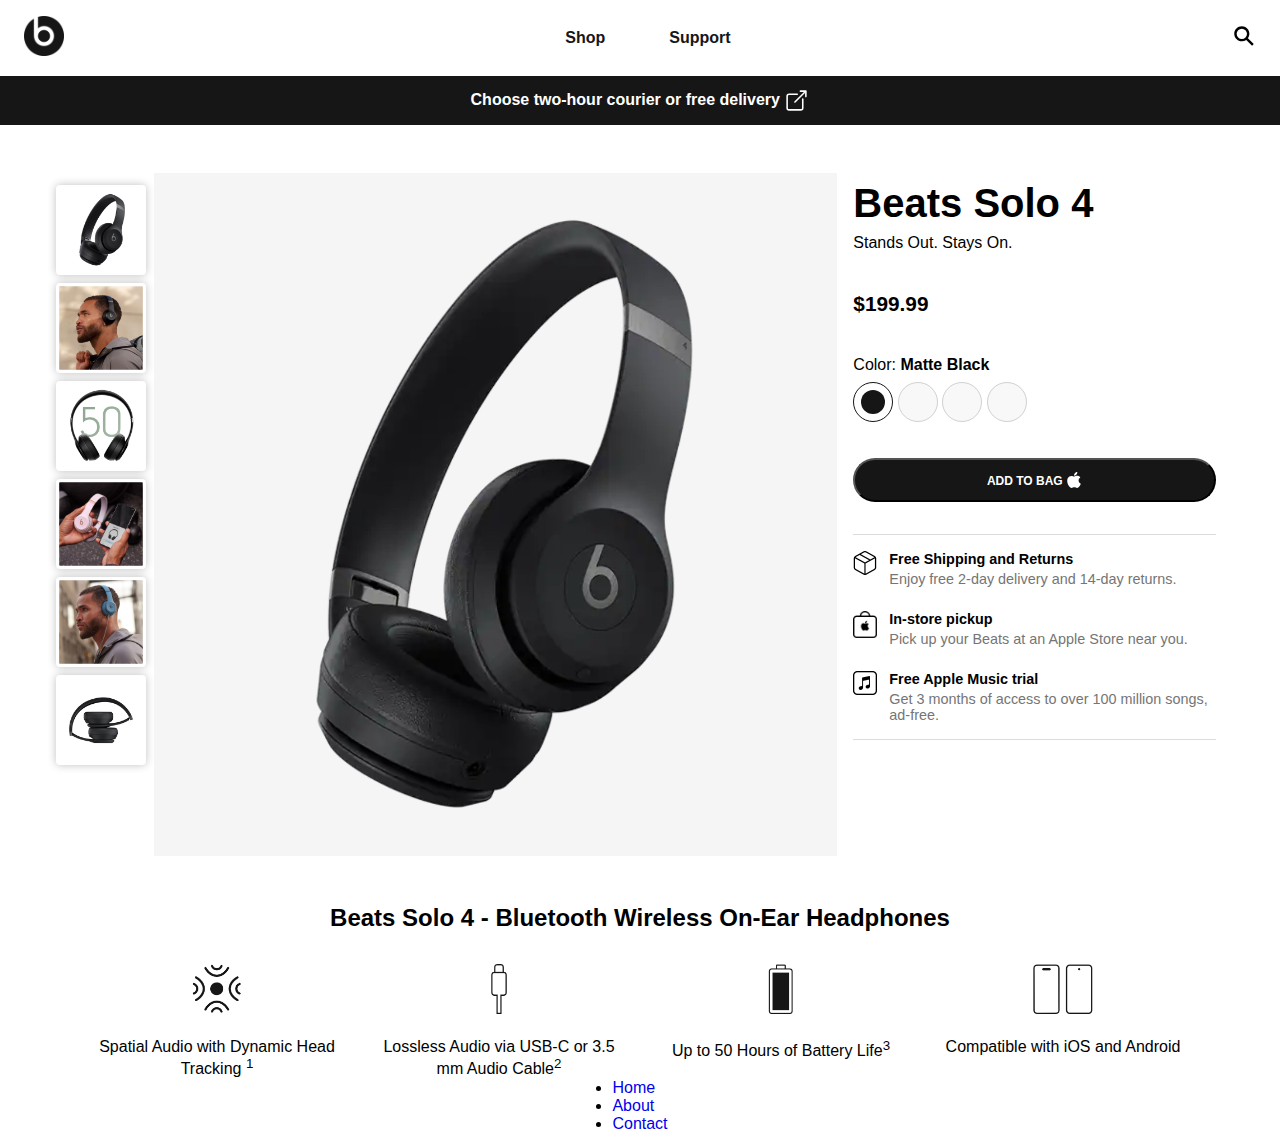
==== src/index.html @ 1b801910 "grid added, 768 rd starting" ====
<!DOCTYPE html>
<html lang="en">
<head>
    <meta charset="UTF-8">
    <meta name="viewport" content="width=device-width, initial-scale=1.0">
    <title>Beats Solo 4</title>
    <link rel="stylesheet" href="./css/reset.css">
    <link rel="stylesheet" href="./css/variables.css">
    <link rel="stylesheet" href="./css/index.css">
</head>
<body>
    <header class="main-header">
        <div class="main-header__logo-container">
            <a href="#"><img class="main-header__logo-img" src="./assets/images/beats-logo.png"></a>
        </div>
        <nav class="main-header__nav">
            <ul class="main-header__nav-list">
                <li class="main-header__nav-list-item"><a href="#"><p>Shop</p></a></li>
                <li class="main-header__nav-list-item"><a href="#"><p>Support</p></a></li>
            </ul>
        </nav>
        <a class="main-header__nav-hamburger" href="#">
            <img src="./assets/icons/menu.svg" alt="">
        </a>
        <div class="main-header__search-container">
            <a href=""><img class="main-header__search-icon" src="./assets/icons/search-sharp.svg" alt="Search icon"></a>
        </div>
    </header>
    <body>
        <section class="delivery-bar">
            <div class="delivery-bar__container">
                <a class="delivery-bar__link" href="#">
                    <p class="delivery-bar__text">Choose two-hour courier or free delivery</p>
                    <img class="delivery-bar__icon" src="./assets/icons/open-outline.svg" alt="Open external link icon">
                </a>
            </div>
        </section>
        <section class="product">

            <div class="product__image-container">
                <div class="product__thumbnail-container" >
                     <img class="product__thumbnail-img" src="./assets/images/black-01-solo-product01.jpg" alt="product image of black beats headphones three quarter angle">
                     <img class="product__thumbnail-img" src="./assets/images/black-02-solo-product01.jpg" alt="black beats headphones on man">
                     <img class="product__thumbnail-img" src="./assets/images/black-03-solo4.jpg.large.2x.jpg" alt="product image of black beats headphones front on">
                     <img class="product__thumbnail-img" src="./assets/images/black-04-solo4.jpg.large.2x.jpg" alt="beats headphones pairing with iphone">
                     <img class="product__thumbnail-img" src="./assets/images/black-05-solo4.jpg.large.2x.jpg" alt="blue beats headphones on man">
                     <img class="product__thumbnail-img" src="./assets/images/black-06-solo4.jpg.large.2x.jpg" alt="black beat headphones folded product image">
                </div>
                <div class="product__main-image-container">
                    <img class="product__main-product-image" src="./assets/images/black-01-solo-product01-square.webp" alt="product image of black beats headphones three quarter angle">
                </div>
            </div>

            <div class="product__title">
                <h1 class="product__header">Beats Solo 4</h1>
                <p class="product__slogan">Stands Out. Stays On.</p>
            </div>
            
            <div class="product__sidebar">
                <p class="product__price">$199.99</p>
                    <p>Color: <b>Matte Black</b></p>
                    <div>
                        <input class="product__radio" type="radio" name="color" id="Matte Black" required checked>
                        <input class="product__radio" type="radio" name="color" id="Slate Blue" required disabled>
                        <input class="product__radio" type="radio" name="color" id="Cloud Pink" required disabled>
                        <input class="product__radio" type="radio" name="color" id="Charged Black" required disabled>
                    </div>

                <button class="product__buy-button">
                    <p class="product__buy-text">ADD TO BAG</p>
                    <img class="product__buy-icon" src="../src/assets/icons/apple-173-svgrepo-com-inverted.svg" alt="apple logo">
                </button>

                <ul class="product__keyfeatures">
                    <li class="product__keyfeatures-list">
                        <div class="product__keyfeatures-container">
                            <div>
                                <img class="product__keyfeatures-icon" src="./assets/icons/free-shipping-icon.png" alt="">
                            </div>
                            <div>
                                <p class="product__keyfeatures-title"><strong>Free Shipping and Returns</strong></p>
                                <p class="product__keyfeatures-text">Enjoy free 2-day delivery and 14-day returns.</p>
                            </div>
                        </div>
                    </li>
                    <li class="product__keyfeatures-list">
                        <div class="product__keyfeatures-container">
                            <div>
                                <img class="product__keyfeatures-icon" src="./assets/icons/in-store-pickup-icon.png" alt="">
                            </div>
                            <div>
                                <p class="product__keyfeatures-title"><strong>In-store pickup</strong></p>
                                <p class="product__keyfeatures-text">Pick up your Beats at an Apple Store near you.</p>
                            </div>
                        </div>
                    </li>
                    <li class="product__keyfeatures-list">
                        <div class="product__keyfeatures-container">
                            <div>
                                <img class="product__keyfeatures-icon" src="./assets/icons/apple-music-icon.png" alt="">
                            </div>
                            <div>
                                <p class="product__keyfeatures-title"><strong>Free Apple Music trial</strong></p>
                                <p class="product__keyfeatures-text">Get 3 months of access to over 100 million songs, ad-free.</p>
                            </div>
                        </div>
                    </li>
                </ul>
            </div>
        </section>
        <section class="features">
            <h2 class="features__title">Beats Solo 4 - Bluetooth Wireless On-Ear Headphones</h2>
            <div class="features__grid">
                <div class="features__container">
                    <img class="features__icon" src="./assets/images/features/spatial_audio.png" alt="">
                    <p>Spatial Audio with Dynamic Head Tracking <sup>1</sup></p>
                </div>
                <div class="features__container">
                    <img class="features__icon" src="./assets/images/features/plug.png" alt="">
                    <p>Lossless Audio via USB-C or 3.5 mm Audio Cable<sup>2</sup></p>
                </div>
                <div class="features__container">
                    <img class="features__icon" src="./assets/images/features/battery.png" alt="">
                    <p>Up to 50 Hours of Battery Life<sup>3</sup></p>
                </div>
                <div class="features__container">
                    <img class="features__icon" src="./assets/images/features/phone.png" alt="">
                    <p>Compatible with iOS and Android</p>
                </div>
            </div>
        </section>
    </body>
    <footer>
        <nav class="menu">
            <ul>
              <li><a href="#">Home</a></li>
              <li><a href="#">About</a></li>
              <li><a href="#">Contact</a></li>
            </ul>
          </nav>
    </footer>
</body>
</html>
---- src/css/variables.css ----
:root {
    --color-primary-black: #161616;
    --color-primary-white: #ffffff;
    --color-primary-offwhite: #f5f5f5;
    --color-secondary-gray: #757575;
    --color-dividers: #dcdcdc;

    --font-size-small: 0.75rem;
    --font-size-medium: 1rem;
    --font-size-large: 1.5rem;

    --padding-extra-small: 0.5rem;
    --padding-small: 0.75rem;
    --padding-medium: 1rem;
    --padding-large: 1.5rem;
    --padding-extra-large: 2rem;
    --padding-xxl: 3rem;

    --margin-extra-small: 0.5rem;
    --margin-small: 0.75rem;
    --margin-medium: 1rem;
    --margin-large: 1.5rem;
    --margin-extra-large: 2rem;
    --margin-xxl: 3rem;
}
---- src/css/index.css ----
body {
    width: 100%;
    height: 100vh;
    font-family: Helvetica, sans-serif;
    display: flex;
    flex-direction: column;
    align-items: center;
}

.main-header{
    width: 100%;
    max-width: 1380px;
    padding: var(--padding-medium) var(--padding-large);
    display: flex;
    justify-content: space-between;
    align-items: center;
    background-color: var(--color-primary-white);
}

.main-header__logo-container{
    order: 1;
}

.main-header__logo-img{
    width: 40px;
    height: 40px;
}

.main-header__nav{
    order: 2;
    margin: auto;
    font-size: var(--font-size-medium);
    font-weight: 700;
}

.main-header__nav-list {
    order: 2;
    list-style-type: none; 
    display: flex; 
    gap: 4rem;
}

.main-header__nav-list-item p{
    color: var(--color-primary-black)
}

.main-header__nav-hamburger{
    order: 2;
    display: none;
}

.main-header__search-container{
    order: 3;
}

.main-header__search-icon{
    width: 24px;
    height: 24px;
}

.delivery-bar{
    width: 100%;
}

.delivery-bar__container{
    padding: var(--padding-small) 0;
    text-align: center;
    background-color: var(--color-primary-black);
}

.delivery-bar__link{
    font-weight: 700;
    text-decoration: none;
    color: var(--color-primary-white);
}

.delivery-bar__link:hover{
    text-decoration: underline;
}

.delivery-bar__text{
    display: inline;
}

.delivery-bar__icon{
    width: 25px;
    height: 25px;
    vertical-align: middle;
}

.product{
    max-width: 1320px;
    padding: var(--padding-xxl);
    display: grid;
    grid-template-columns: 2fr 1fr;
    grid-template-rows: auto minmax(auto, 1fr); /* first row size automatically, second will take up needed space */
}

.product__image-container{
    width: 100%;
    grid-column: 1/1;
    grid-row: 1/3; 
    display: flex;
}

.product__thumbnail-container{
    display: flex;
    flex-direction: column;
    align-items: center;
    height: 100%;
    min-width: 106px;
    overflow-y: hidden;
    padding-top: var(--padding-small);
}

.product__thumbnail-img{
    width: 90px;
    height: 90px;
    padding: 0.2rem;
    margin-bottom: 8px;
    box-shadow: 0 0 8px rgba(0, 0, 0, 0.25);
    border-radius: 4px;
    cursor: pointer;
}

.product__thumbnail-img:hover{
    border: 2px solid var(--color-primary-black);
}

.product__main-image-container{
    max-width: 723px;
    display: flex;
    justify-content: center;
    align-items: center;
    background-color: var(--color-primary-offwhite);
}

.product__main-product-image{
    width: 100%;
}

.product__title{
    grid-column: 2/3;
    grid-row: 1/2;
    padding: 0 var(--padding-medium);
}

.product__header{
    font-size: 40px;
    padding-top: var(--padding-extra-small);
    padding-bottom: var(--padding-extra-small);
}

.product__slogan{
    padding-bottom: 2.5rem;
}

.product__sidebar{
    grid-column: 2/3;
    grid-row: 2/3;
    padding: 0 var(--padding-medium);
}

.product__price{
    padding-bottom: 2.5rem;
    font-size: 1.3rem;
    font-weight: 700;
}

.product__radio{
    margin-top: var(--margin-extra-small);
    width: 40px;
    height: 40px;
    accent-color: var(--color-primary-black);
}

.product__buy-button{
    width: 100%;
    padding: var(--padding-small);
    margin: var(--margin-extra-large) 0;
    border-radius: 24px;
    color: var(--color-primary-white);
    background-color: var(--color-primary-black);
    cursor: pointer;
}

.product__buy-text{
    display: inline;
    font-size: var(--font-size-small);
    font-weight: 700;
}

.product__buy-icon{
    width: 16px;
    height: 16px;
    vertical-align: bottom;
}

.product__keyfeatures{
    padding: var(--padding-medium) 0;
    border-top: 1px solid var(--color-dividers);
    border-bottom: 1px solid var(--color-dividers);
    display: flex;
    flex-direction: column;
    gap: var(--padding-large);
}

.product__keyfeatures-list{
    list-style: none;
}

.product__keyfeatures-container{
    display: flex;
    gap: var(--padding-small);
    font-size: 0.9rem;
}

.product__keyfeatures-icon{
    width: 24px;
}

.product__keyfeatures-text{
    padding-top: 0.25rem;
    color: var(--color-secondary-gray);
}

.features{
    max-width: 1200px;
    padding: 0 var(--padding-xxl);
    display: flex;
    flex-direction: column;
    align-items: center;
    gap: var(--padding-extra-large);
}

.features__grid{
    display: grid;
    grid-template-columns: repeat(4, 1fr);
    gap: var(--padding-large);
}

.features__container{
    display: flex;
    flex-direction: column;
    align-items: center;
    text-align: center;
    gap: var(--padding-large);
}

.features__icon{
   height: 50px;
}

@media screen and (max-width: 1024px) {
    .main-header{
        padding: var(--padding-medium) var(--padding-xxl);
    }

    .product{
        grid-template-columns: minmax(0, 1fr) minmax(0, 1fr); 
    }

    .product__image-container{
        flex-direction: column;
        justify-content: space-between;
        background-color: var(--color-primary-offwhite);
    }

    .product__thumbnail-container{
        height: fit-content;
        order: 1;
        flex-direction: row;
        width: 100%;
        gap: var(--padding-medium);
        padding-left: 8px;
        background-color: var(--color-primary-offwhite);
        overflow-x: hidden;
    }
    
    .product__thumbnail-img{
        width: 52px;
        height: 52px;
    }

    .product__main-image-container{
        display: 2;
        flex-grow: 1;
    }

    .product__main-product-image{
        padding: 0;
    }

    .product__header{
        font-size: 32px;
    }
}

@media screen and (max-width:768px) {
    .main-header__logo-container{
        order: 2;
        margin: auto;
    }

    .main-header__logo-img{
        width: 24px;
        height: 24px;
    }

    .main-header__nav{
        display: none;
    }

    .main-header__nav-hamburger{
        order: 1;
        display: block;
    }

    .main-header__search-icon{
        order: 3;
        width: 20px;
        height: 20px;
    }

    .delivery-bar__text{
        font-size: 14px;
    }

    .delivery-bar__icon{
        width: 14px;
        height: 14px;
    }

    
}
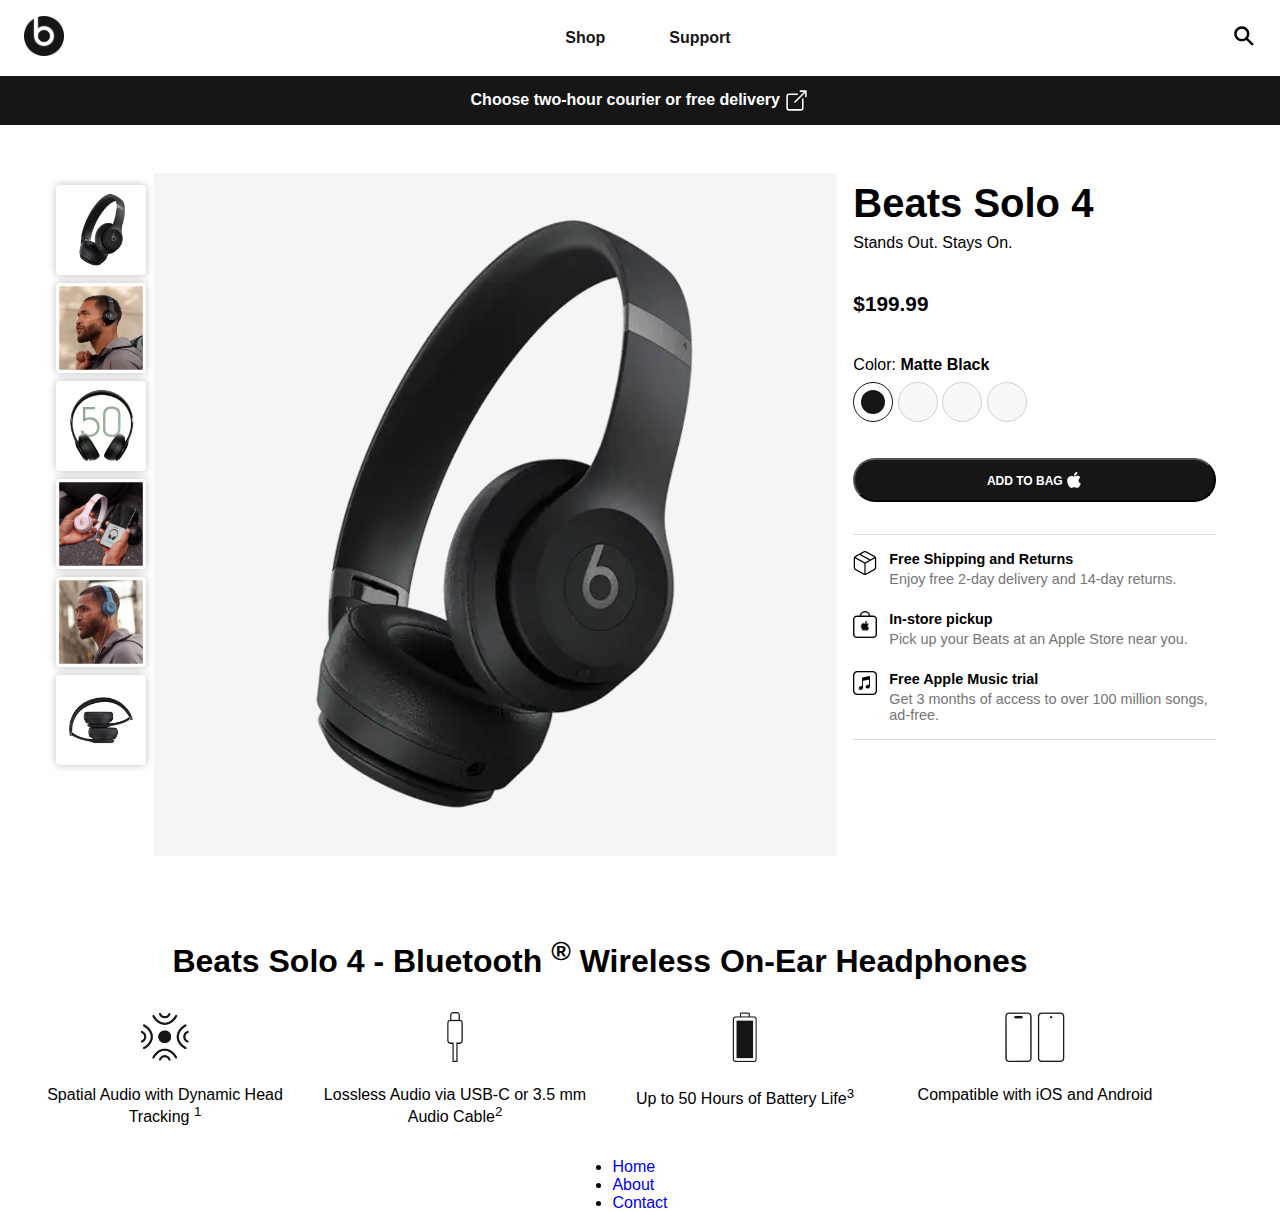
==== commit 1581edd8: "product and features section responsive" ====
--- a/src/index.html
+++ b/src/index.html
@@ -26,7 +26,7 @@
             <a href=""><img class="main-header__search-icon" src="./assets/icons/search-sharp.svg" alt="Search icon"></a>
         </div>
     </header>
-    <body>
+    <main>
         <section class="delivery-bar">
             <div class="delivery-bar__container">
                 <a class="delivery-bar__link" href="#">
@@ -56,7 +56,7 @@
                 <p class="product__slogan">Stands Out. Stays On.</p>
             </div>
             
-            <div class="product__sidebar">
+            <div class="product__details">
                 <p class="product__price">$199.99</p>
                     <p>Color: <b>Matte Black</b></p>
                     <div>
@@ -109,7 +109,7 @@
             </div>
         </section>
         <section class="features">
-            <h2 class="features__title">Beats Solo 4 - Bluetooth Wireless On-Ear Headphones</h2>
+            <h2 class="features__title">Beats Solo 4 - Bluetooth <sup>&#174</sup> Wireless On-Ear Headphones</h2>
             <div class="features__grid">
                 <div class="features__container">
                     <img class="features__icon" src="./assets/images/features/spatial_audio.png" alt="">
@@ -129,7 +129,7 @@
                 </div>
             </div>
         </section>
-    </body>
+    </main>
     <footer>
         <nav class="menu">
             <ul>
--- a/src/css/index.css
+++ b/src/css/index.css
@@ -155,7 +155,7 @@
     padding-bottom: 2.5rem;
 }
 
-.product__sidebar{
+.product__details{
     grid-column: 2/3;
     grid-row: 2/3;
     padding: 0 var(--padding-medium);
@@ -226,11 +226,16 @@
 
 .features{
     max-width: 1200px;
-    padding: 0 var(--padding-xxl);
+    padding: var(--padding-extra-large) var(--padding-extra-large);
     display: flex;
     flex-direction: column;
     align-items: center;
     gap: var(--padding-extra-large);
+    text-align: center;
+}
+
+.features__title{
+    font-size: 32px;
 }
 
 .features__grid{
@@ -243,7 +248,6 @@
     display: flex;
     flex-direction: column;
     align-items: center;
-    text-align: center;
     gap: var(--padding-large);
 }
 
@@ -274,7 +278,7 @@
         gap: var(--padding-medium);
         padding-left: 8px;
         background-color: var(--color-primary-offwhite);
-        overflow-x: hidden;
+        overflow-x: auto;
     }
     
     .product__thumbnail-img{
@@ -297,6 +301,10 @@
 }
 
 @media screen and (max-width:768px) {
+    .main-header{
+        padding: var(--padding-small) var(--padding-large);
+    }
+
     .main-header__logo-container{
         order: 2;
         margin: auto;
@@ -331,5 +339,58 @@
         height: 14px;
     }
 
-    
+    .product{
+        padding: 0;
+        grid-template-columns: 1fr;
+        grid-template-rows: repeat(3, auto);
+    }
+
+    .product__title{
+        grid-column: 1/2;
+        grid-row: 1/2;
+        padding: 0 var(--padding-extra-large);
+    }
+
+    .product__header{
+        padding-top: var(--padding-large);
+    }
+
+    .product__slogan{
+        padding-bottom: var(--padding-medium);
+    }
+
+    .product__image-container{
+        grid-column: 1/2;
+        grid-row: 2/3;
+        width: 100%;
+        overflow-x: hidden;
+    }
+
+    .product__thumbnail-container{
+        padding-left: var(--padding-large);
+        width: 100%;
+    }
+
+    .product__main-product-image{
+        max-width: 80%;
+    }
+
+    .product__details{
+        grid-column: 1/2;
+        grid-row: 3/4;
+        padding-top: var(--padding-extra-large);
+        padding-left: var(--padding-extra-large);
+    }
+
+    .product__price{
+        padding-bottom: 2.5rem;
+        font-size: 1.3rem;
+        font-weight: 700;
+    }
+
+    .features__grid{
+        grid-template-columns: repeat(2, 1fr);
+        grid-template-rows: repeat(2, 1fr);
+        gap: var(--padding-large);
+    }
 }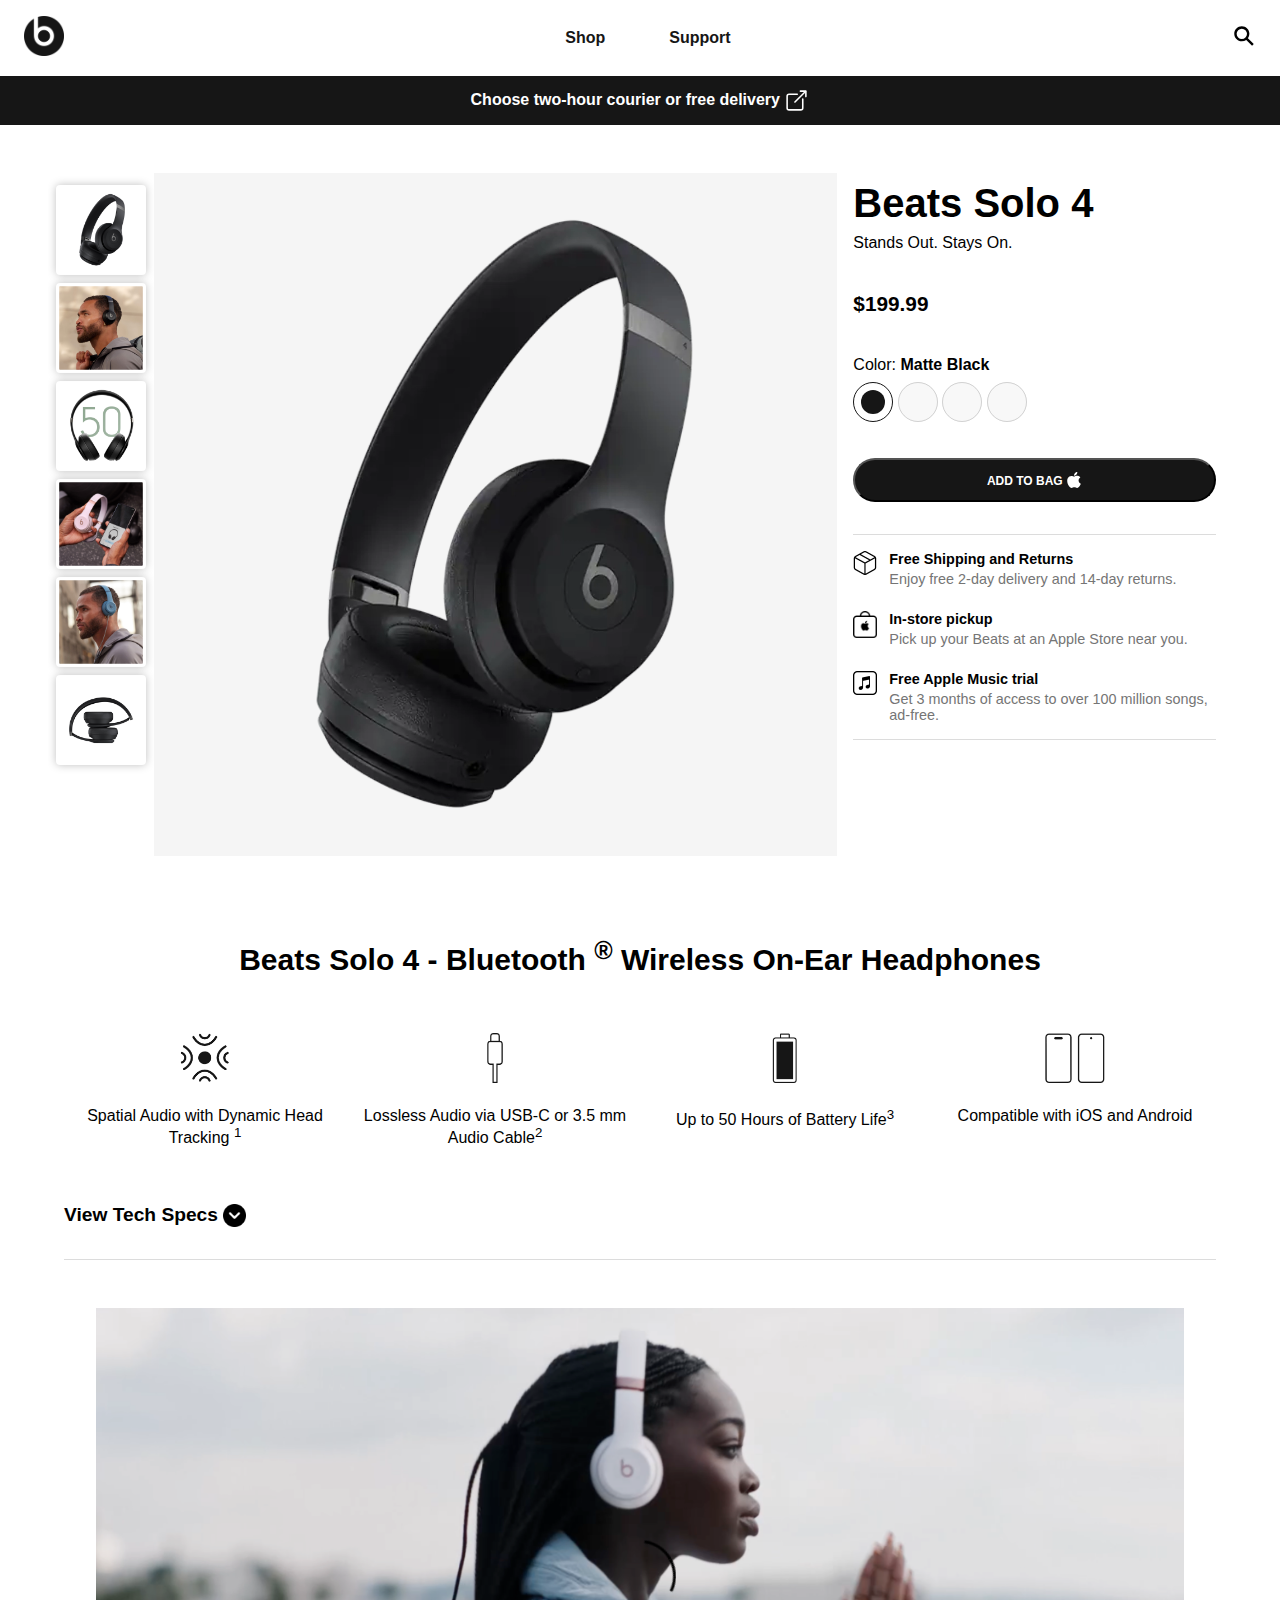
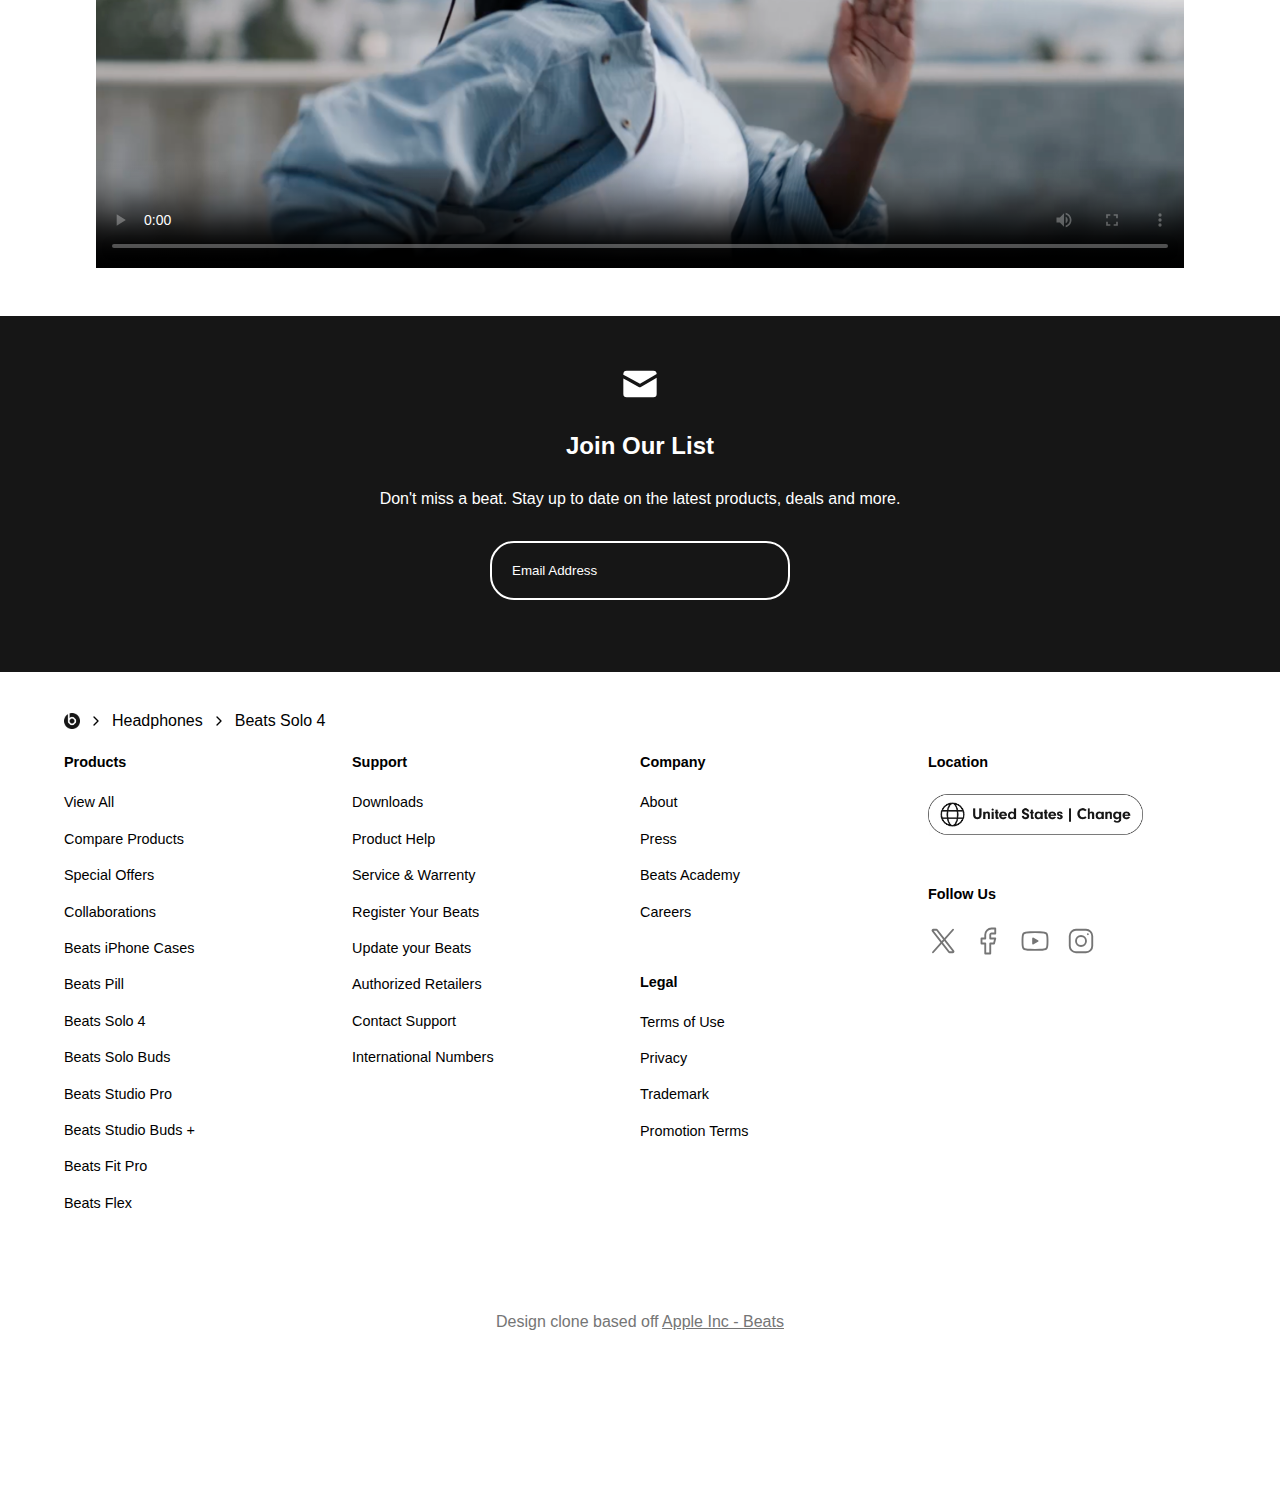
==== commit 442cbb0a: "first pass footer" ====
--- a/src/index.html
+++ b/src/index.html
@@ -11,7 +11,7 @@
 <body>
     <header class="main-header">
         <div class="main-header__logo-container">
-            <a href="#"><img class="main-header__logo-img" src="./assets/images/beats-logo.png"></a>
+            <a href="#"><img class="main-header__logo-img" src="./assets/icons/beats-logo.png"></a>
         </div>
         <nav class="main-header__nav">
             <ul class="main-header__nav-list">
@@ -36,26 +36,23 @@
             </div>
         </section>
         <section class="product">
-
             <div class="product__image-container">
                 <div class="product__thumbnail-container" >
-                     <img class="product__thumbnail-img" src="./assets/images/black-01-solo-product01.jpg" alt="product image of black beats headphones three quarter angle">
-                     <img class="product__thumbnail-img" src="./assets/images/black-02-solo-product01.jpg" alt="black beats headphones on man">
-                     <img class="product__thumbnail-img" src="./assets/images/black-03-solo4.jpg.large.2x.jpg" alt="product image of black beats headphones front on">
-                     <img class="product__thumbnail-img" src="./assets/images/black-04-solo4.jpg.large.2x.jpg" alt="beats headphones pairing with iphone">
-                     <img class="product__thumbnail-img" src="./assets/images/black-05-solo4.jpg.large.2x.jpg" alt="blue beats headphones on man">
-                     <img class="product__thumbnail-img" src="./assets/images/black-06-solo4.jpg.large.2x.jpg" alt="black beat headphones folded product image">
+                     <img class="product__thumbnail-img" src="./assets/images/product-photos/black-01-solo-product01.jpg" alt="product image of black beats headphones three quarter angle">
+                     <img class="product__thumbnail-img" src="./assets/images/product-photos/black-02-solo-product01.jpg" alt="black beats headphones on man">
+                     <img class="product__thumbnail-img" src="./assets/images/product-photos/black-03-solo4.jpg.large.2x.jpg" alt="product image of black beats headphones front on">
+                     <img class="product__thumbnail-img" src="./assets/images/product-photos/black-04-solo4.jpg.large.2x.jpg" alt="beats headphones pairing with iphone">
+                     <img class="product__thumbnail-img" src="./assets/images/product-photos/black-05-solo4.jpg.large.2x.jpg" alt="blue beats headphones on man">
+                     <img class="product__thumbnail-img" src="./assets/images/product-photos/black-06-solo4.jpg.large.2x.jpg" alt="black beat headphones folded product image">
                 </div>
                 <div class="product__main-image-container">
-                    <img class="product__main-product-image" src="./assets/images/black-01-solo-product01-square.webp" alt="product image of black beats headphones three quarter angle">
-                </div>
-            </div>
-
+                    <img class="product__main-product-image" src="./assets/images/product-photos/black-01-solo-product01-square.webp" alt="product image of black beats headphones three quarter angle">
+                </div>
+            </div>
             <div class="product__title">
                 <h1 class="product__header">Beats Solo 4</h1>
                 <p class="product__slogan">Stands Out. Stays On.</p>
             </div>
-            
             <div class="product__details">
                 <p class="product__price">$199.99</p>
                     <p>Color: <b>Matte Black</b></p>
@@ -65,12 +62,10 @@
                         <input class="product__radio" type="radio" name="color" id="Cloud Pink" required disabled>
                         <input class="product__radio" type="radio" name="color" id="Charged Black" required disabled>
                     </div>
-
                 <button class="product__buy-button">
                     <p class="product__buy-text">ADD TO BAG</p>
-                    <img class="product__buy-icon" src="../src/assets/icons/apple-173-svgrepo-com-inverted.svg" alt="apple logo">
+                    <img class="product__buy-icon" src="./assets/icons/apple-173-svgrepo-com-inverted.svg" alt="apple logo">
                 </button>
-
                 <ul class="product__keyfeatures">
                     <li class="product__keyfeatures-list">
                         <div class="product__keyfeatures-container">
@@ -108,6 +103,7 @@
                 </ul>
             </div>
         </section>
+
         <section class="features">
             <h2 class="features__title">Beats Solo 4 - Bluetooth <sup>&#174</sup> Wireless On-Ear Headphones</h2>
             <div class="features__grid">
@@ -129,15 +125,117 @@
                 </div>
             </div>
         </section>
+
+        <section class="tech-specs">
+            <div class="tech-specs__container">
+                <h2 class="tech-specs__title">View Tech Specs</2>
+                <img class="tech-specs__icon" src="./assets/icons/down-arrow.png" alt="">
+            </div>
+        </section>
+
+        <section class="video">
+            <div class="video__container">
+                <video
+                    class="video__content"
+                    controls
+                    poster="./assets/images/video_posters/video_poster.png"
+                >
+                    <a href="./assets/videos/solo4-behind-the-design.mp4.rendition.mp4">Download video</a>
+                    <source src="./assets/videos/solo4-behind-the-design.mp4.rendition.mp4" type="video/mp4">
+                </video>
+                <img class="video__play-icon" src="./assets/icons/play.svg" alt="">
+            </div>
+        </section>
+
+        <section class="email-list">
+            <img class="email-list__mail-icon" src="./assets/icons/mail.svg" alt="">
+            <h2 class="email-list__title">Join Our List</h2>
+            <p>Don't miss a beat. Stay up to date on the latest products, deals and more.</p>
+            <input 
+                class="email-list__input" 
+                type="email" 
+                name="" 
+                id=""
+                placeholder="Email Address"
+            >
+        </section>
     </main>
     <footer>
-        <nav class="menu">
-            <ul>
-              <li><a href="#">Home</a></li>
-              <li><a href="#">About</a></li>
-              <li><a href="#">Contact</a></li>
-            </ul>
-          </nav>
+        <nav class="breadcrumbs"> 
+            <img class="breadcrumbs__icon" src="./assets/icons/beats-logo.png" alt="">
+            <img class="breadcrumbs__icon" src="./assets/icons/chevron-right.svg" alt="">
+            <p>Headphones</p>
+            <img class="breadcrumbs__icon" src="./assets/icons/chevron-right.svg" alt="">
+            <p>Beats Solo 4</p>
+        </nav>
+        <div class="sitenav">
+            <div class="sitenav__category">
+                <p class="sitenav__category-title">Products</p>
+                <div class="sitenav__category-links">
+                    <a href="#">View All</a>
+                    <a href="#">Compare Products</a>
+                    <a href="#">Special Offers</a>
+                    <a href="#">Collaborations</a>
+                    <a href="#">Beats iPhone Cases</a>
+                    <a href="#">Beats Pill</a>
+                    <a href="#">Beats Solo 4</a>
+                    <a href="#">Beats Solo Buds</a>
+                    <a href="#">Beats Studio Pro</a>
+                    <a href="#">Beats Studio Buds +</a>
+                    <a href="#">Beats Fit Pro</a>
+                    <a href="#">Beats Flex</a>
+                </div>
+            </div>
+            <div class="sitenav__category">
+                <p class="sitenav__category-title">Support</p>
+                <div class="sitenav__category-links">
+                    <a href="#">Downloads</a>
+                    <a href="#">Product Help</a>
+                    <a href="#">Service & Warrenty</a>
+                    <a href="#">Register Your Beats</a>
+                    <a href="#">Update your Beats</a>
+                    <a href="#">Authorized Retailers</a>
+                    <a href="#">Contact Support</a>
+                    <a href="#">International Numbers</a>
+                </div>
+            </div>
+            <div class="sitenav__category">
+                <p class="sitenav__category-title">Company</p>
+                <div class="sitenav__category-links">
+                    <a href="#">About</a>
+                    <a href="#">Press</a>
+                    <a href="#">Beats Academy</a>
+                    <a href="#">Careers</a>
+                </div>
+                <p class="sitenav__category-title sitenav__category-title-2nd">Legal</p>
+                <div class="sitenav__category-links">
+                    <a href="#">Terms of Use</a>
+                    <a href="#">Privacy</a>
+                    <a href="#">Trademark</a>
+                    <a href="#">Promotion Terms</a>
+                </div>
+            </div>
+            <div class="sitenav__category">
+                <div>
+                    <p class="sitenav__category-title">Location</p>
+                    <img class="sitenav__locale" src="./assets/icons/locale.webp" alt="locale button">
+                </div>
+                <div class="sitenav__social-section">
+                    <p class="sitenav__category-title sitenav__category-title-2nd sitenav__title-followus">Follow Us</p>
+                    <div class="sitenav__social">
+                        <img src="./assets/icons/x.svg" alt="x social">
+                        <img src="./assets/icons/facebook.svg" alt="facebook social">
+                        <img src="./assets/icons/youtube.svg" alt="youtube social">
+                        <img src="./assets/icons/instagram.svg" alt="instagram social">
+                    </div>
+                </div>
+            </div>
+        </div>
+        <div class="copyright">
+            <p>Design clone based off 
+                <a class="copyright__link" href="https://www.beatsbydre.com/headphones/solo4-wireless/MUW23/solo4-matteblack">Apple Inc - Beats</a>
+            </p>
+        </div>
     </footer>
 </body>
 </html>--- a/src/css/index.css
+++ b/src/css/index.css
@@ -2,6 +2,13 @@
     width: 100%;
     height: 100vh;
     font-family: Helvetica, sans-serif;
+    display: flex;
+    flex-direction: column;
+    align-items: center;
+}
+
+main{
+    width: 100%;
     display: flex;
     flex-direction: column;
     align-items: center;
@@ -235,7 +242,8 @@
 }
 
 .features__title{
-    font-size: 32px;
+    font-size: 30px;
+    padding-bottom: var(--padding-large);
 }
 
 .features__grid{
@@ -253,6 +261,159 @@
 
 .features__icon{
    height: 50px;
+}
+
+.tech-specs{
+    margin: 0 auto;
+    max-width: 1306px;
+    width: 90%;
+    padding: var(--padding-large) 0 var(--padding-extra-large) 0;
+    border-bottom: 1px solid var(--color-dividers);
+}
+
+.tech-specs__title{
+    font-size: 1.2rem;
+}
+
+.tech-specs__icon{
+    width: 23px;
+    height: 23px;
+    vertical-align: middle;
+    cursor: pointer;
+}
+
+.video{
+    padding: var(--padding-xxl) 0;
+    margin: 0 auto;
+    max-width: 1092px;
+    width: 85%;
+    display: flex;
+    justify-content: center;
+}
+
+.video__container{
+    position: relative;
+    display: flex;
+    justify-content: center;
+    width: 100%;
+}
+
+.video__content{
+    width: 100%;
+}
+
+.video__play-icon{
+    display: none;
+}
+
+.email-list{
+    width: 100%;
+    padding: var(--padding-xxl) 0 4.5rem 0;
+    margin: 0 auto;
+    text-align: center;
+    color: var(--color-primary-white);
+    background-color: var(--color-primary-black);
+    display: flex;
+    flex-direction: column;
+    gap: var(--padding-extra-large);
+    align-items: center;
+    line-height: 130%;
+}
+
+.email-list__mail-icon{
+    width: 40px;
+    height: 40px;
+}
+
+.email-list__input{
+    width: 300px;
+    color: var(--color-primary-white);
+    background-color: transparent;
+    padding: 20px 20px;
+    border: 2px solid var(--color-primary-white);
+    border-radius: var(--padding-large); 
+}
+
+.email-list__input::placeholder{
+    color: var(--color-primary-white);
+}
+
+footer{
+    padding: var(--padding-medium) 0 var(--padding-xxl) 0;
+    width: 90%;
+    max-width: 1320px;
+}
+
+
+.breadcrumbs{
+    padding: var(--padding-large) 0;
+    display: flex;
+    gap: var(--padding-extra-small);
+    align-items: center;
+}
+
+.breadcrumbs__icon{
+    width: 16px;
+}
+
+
+.sitenav{
+    display: grid;
+    grid-template-columns: repeat(4, 1fr);
+    justify-content: space-around;
+    font-size: 0.9rem;
+}
+
+.sitenav__category-title{
+    font-weight: 700;
+    padding-bottom: var(--padding-large);
+}
+
+.sitenav__category-title-2nd{
+    padding-top: var(--padding-xxl);
+}
+
+.sitenav__category-links{
+    display: flex;
+    flex-direction: column;
+    gap: 0.9rem;
+}
+
+.sitenav__category-links > a{
+    padding-bottom: 4px;
+    color: black;
+    font-weight: 300;
+    width: fit-content;
+    border-bottom: 2px solid transparent;
+}
+
+.sitenav__category-links > a:hover {
+    border-bottom: 2px solid #e01e3c;
+}
+
+.sitenav__locale{
+    width: 215px;
+    cursor: pointer;
+}
+
+.sitenav__social{
+    display: flex;
+    gap: var(--padding-medium);
+}
+
+.sitenav__social > img {
+    width: 30px;
+}
+
+.copyright{
+    padding: 6rem 0 8rem 0;
+    text-align: center;
+    color: var(--color-secondary-gray);
+}
+
+.copyright__link{
+    color: var(--color-secondary-gray);
+    text-decoration: underline;
 }
 
 @media screen and (max-width: 1024px) {
@@ -298,6 +459,34 @@
     .product__header{
         font-size: 32px;
     }
+
+    .video{
+        width: 80%;
+    }
+
+    .sitenav{
+        grid-template-columns: 1fr;
+        grid-template-rows: repeat(5, auto);
+    }
+
+    .sitenav__category-title{
+        padding: var(--padding-medium) 0;
+        border-top: 1px solid var(--color-secondary-gray);
+    }
+
+    .sitenav__title-followus{
+        display: none;
+    }
+
+    .sitenav__category-links{
+        display: none;
+    }
+
+    .sitenav__social-section{
+        padding-top: var(--padding-xxl);
+        display: flex;
+        justify-content: center;
+    }
 }
 
 @media screen and (max-width:768px) {
@@ -389,8 +578,32 @@
     }
 
     .features__grid{
+        position: relative;
         grid-template-columns: repeat(2, 1fr);
         grid-template-rows: repeat(2, 1fr);
         gap: var(--padding-large);
     }
+
+    .video__container{
+        width: 315px;
+        height: 350px;
+    }
+    
+    .video__content{
+        object-fit: cover;
+        border-radius: 2rem;
+    }
+
+    .video__play-icon{
+        display: block;
+        position: absolute;
+        top: var(--padding-medium);
+        left: var(--padding-medium);
+        width: 50px;
+        height: 50px;
+    }
+
+    .email-list__input{
+        width: 90%;
+    }
 }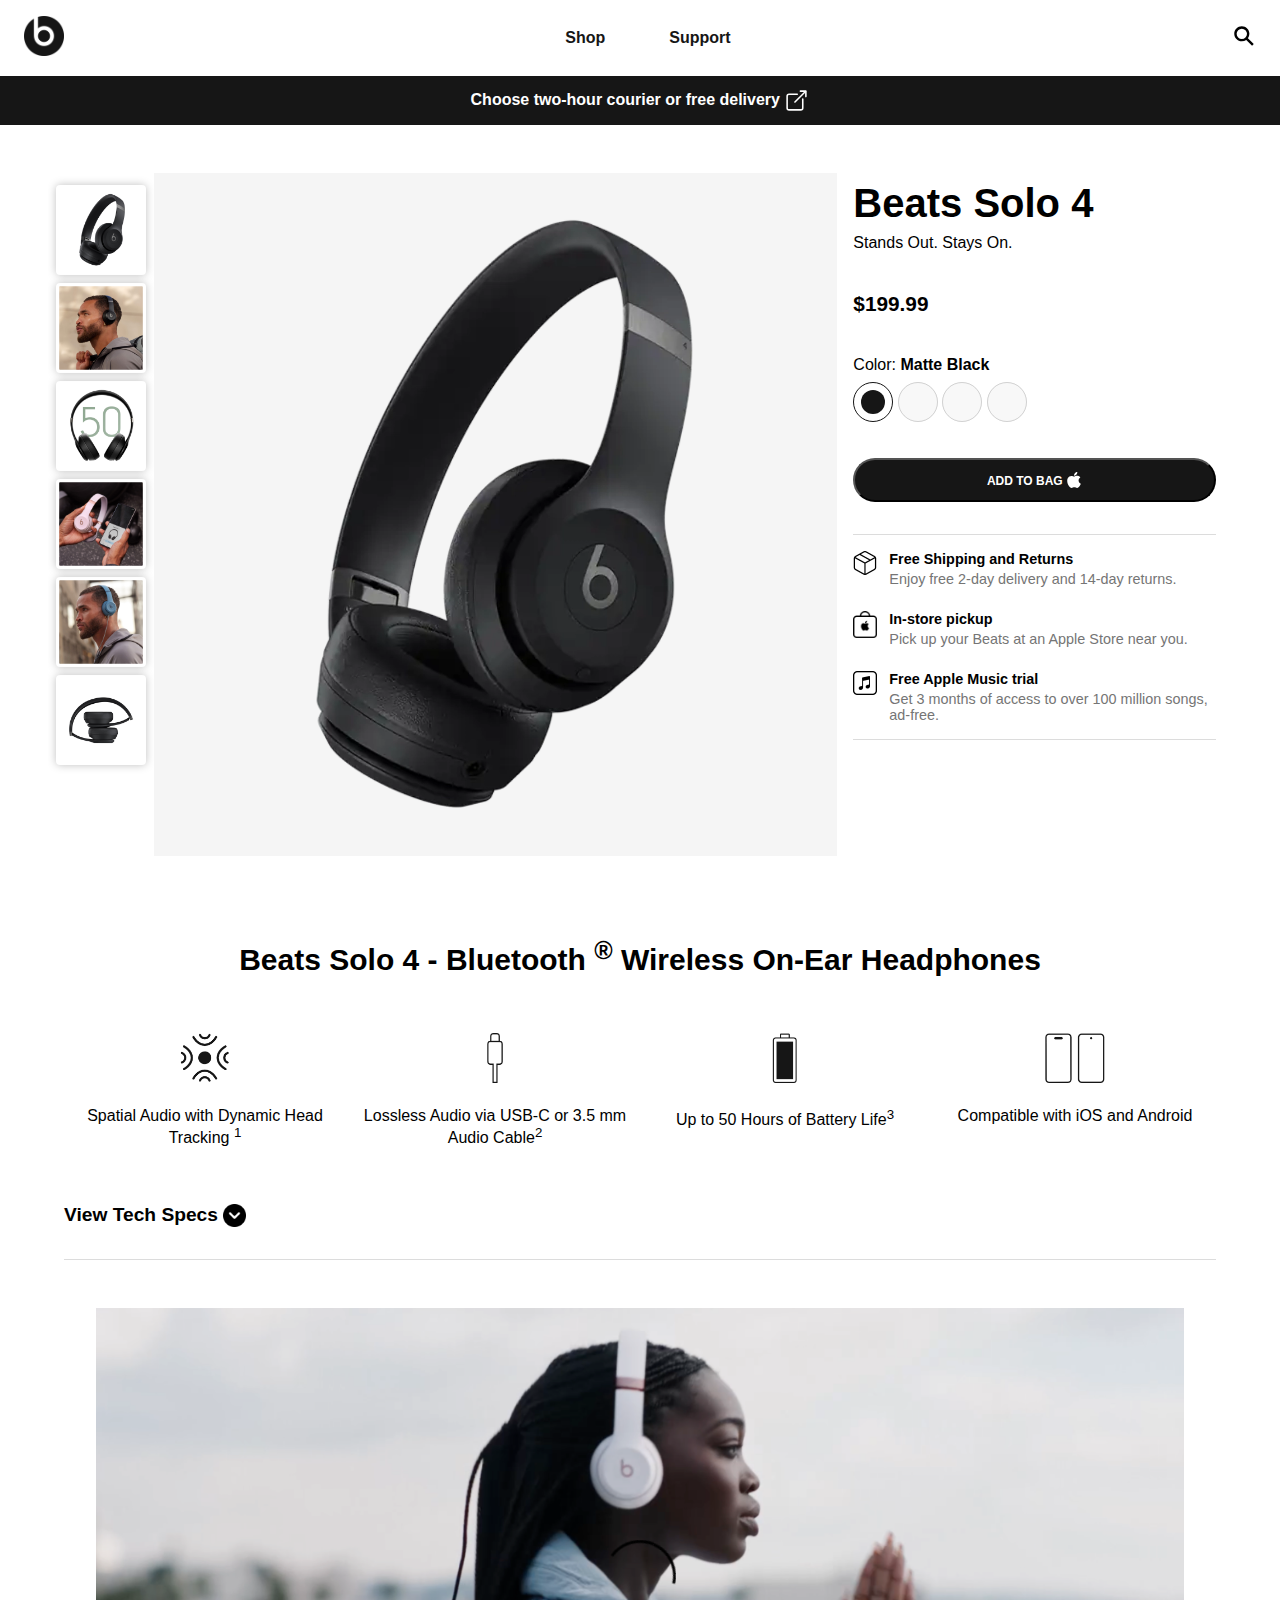
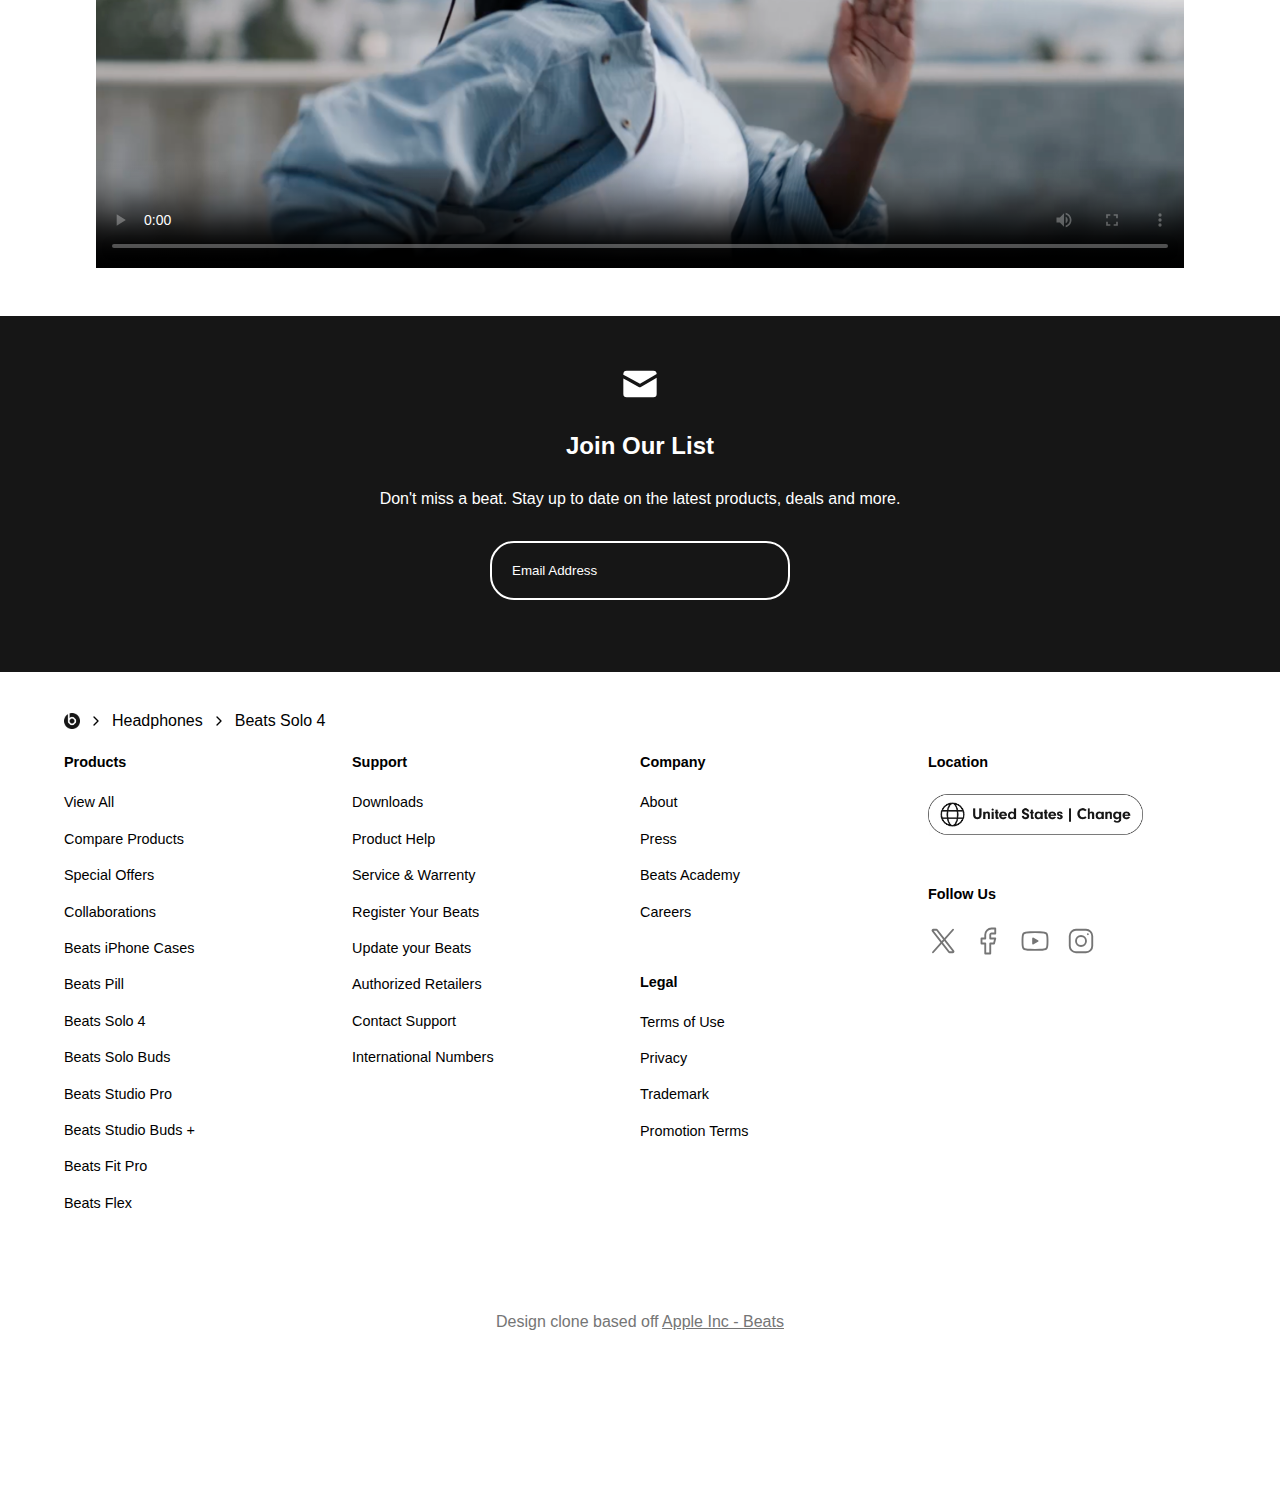
==== commit 6a75e050: "styles.css start" ====
--- a/src/index.html
+++ b/src/index.html
@@ -62,10 +62,12 @@
                         <input class="product__radio" type="radio" name="color" id="Cloud Pink" required disabled>
                         <input class="product__radio" type="radio" name="color" id="Charged Black" required disabled>
                     </div>
-                <button class="product__buy-button">
+                <a href="checkout.html">
+                    <button class="product__buy-button">
                     <p class="product__buy-text">ADD TO BAG</p>
                     <img class="product__buy-icon" src="./assets/icons/apple-173-svgrepo-com-inverted.svg" alt="apple logo">
                 </button>
+                </a>
                 <ul class="product__keyfeatures">
                     <li class="product__keyfeatures-list">
                         <div class="product__keyfeatures-container">
@@ -170,7 +172,10 @@
         </nav>
         <div class="sitenav">
             <div class="sitenav__category">
-                <p class="sitenav__category-title">Products</p>
+                <div class="sitenav__category-header">
+                    <p class="sitenav__category-title">Products</p>
+                    <img class="sitenav__category-expand" src="./assets/icons/chevron-down.svg" alt="arrow down">
+                </div>
                 <div class="sitenav__category-links">
                     <a href="#">View All</a>
                     <a href="#">Compare Products</a>
@@ -187,7 +192,10 @@
                 </div>
             </div>
             <div class="sitenav__category">
-                <p class="sitenav__category-title">Support</p>
+                <div class="sitenav__category-header">
+                    <p class="sitenav__category-title">Support</p>
+                    <img class="sitenav__category-expand" src="./assets/icons/chevron-down.svg" alt="arrow down">
+                </div>
                 <div class="sitenav__category-links">
                     <a href="#">Downloads</a>
                     <a href="#">Product Help</a>
@@ -200,14 +208,20 @@
                 </div>
             </div>
             <div class="sitenav__category">
-                <p class="sitenav__category-title">Company</p>
+                <div class="sitenav__category-header">
+                    <p class="sitenav__category-title">Company</p>
+                    <img class="sitenav__category-expand" src="./assets/icons/chevron-down.svg" alt="arrow down">
+                </div>
                 <div class="sitenav__category-links">
                     <a href="#">About</a>
                     <a href="#">Press</a>
                     <a href="#">Beats Academy</a>
                     <a href="#">Careers</a>
                 </div>
-                <p class="sitenav__category-title sitenav__category-title-2nd">Legal</p>
+                <div class="sitenav__category-header">
+                    <p class="sitenav__category-title sitenav__category-title-2nd">Legal</p>
+                    <img class="sitenav__category-expand" src="./assets/icons/chevron-down.svg" alt="arrow down">
+                </div>
                 <div class="sitenav__category-links">
                     <a href="#">Terms of Use</a>
                     <a href="#">Privacy</a>
@@ -216,17 +230,17 @@
                 </div>
             </div>
             <div class="sitenav__category">
-                <div>
+                <div class="sitenav__category-header">
                     <p class="sitenav__category-title">Location</p>
-                    <img class="sitenav__locale" src="./assets/icons/locale.webp" alt="locale button">
-                </div>
+                </div>
+                <img class="sitenav__locale" src="./assets/icons/locale.webp" alt="locale button">
                 <div class="sitenav__social-section">
                     <p class="sitenav__category-title sitenav__category-title-2nd sitenav__title-followus">Follow Us</p>
                     <div class="sitenav__social">
-                        <img src="./assets/icons/x.svg" alt="x social">
-                        <img src="./assets/icons/facebook.svg" alt="facebook social">
-                        <img src="./assets/icons/youtube.svg" alt="youtube social">
-                        <img src="./assets/icons/instagram.svg" alt="instagram social">
+                        <a href=""><img src="./assets/icons/x.svg" alt="x social"></a>
+                        <a href=""><img src="./assets/icons/facebook.svg" alt="facebook social"></a>
+                        <a href=""><img src="./assets/icons/youtube.svg" alt="youtube social"></a>
+                        <a href=""><img src="./assets/icons/instagram.svg" alt="instagram social"></a>
                     </div>
                 </div>
             </div>
--- a/src/css/index.css
+++ b/src/css/index.css
@@ -373,6 +373,10 @@
     padding-top: var(--padding-xxl);
 }
 
+.sitenav__category-expand{
+    display: none;
+}
+
 .sitenav__category-links{
     display: flex;
     flex-direction: column;
@@ -401,7 +405,7 @@
     gap: var(--padding-medium);
 }
 
-.sitenav__social > img {
+.sitenav__social > a > img {
     width: 30px;
 }
 
@@ -470,8 +474,20 @@
     }
 
     .sitenav__category-title{
+        padding: var(--padding-small) 0;
+    }
+
+    .sitenav__category-expand{
+        display: block;
+    }
+
+    .sitenav__category-header{
+        display: flex;
+        width: 100%;
+        justify-content: space-between;
         padding: var(--padding-medium) 0;
         border-top: 1px solid var(--color-secondary-gray);
+        cursor: pointer;
     }
 
     .sitenav__title-followus{
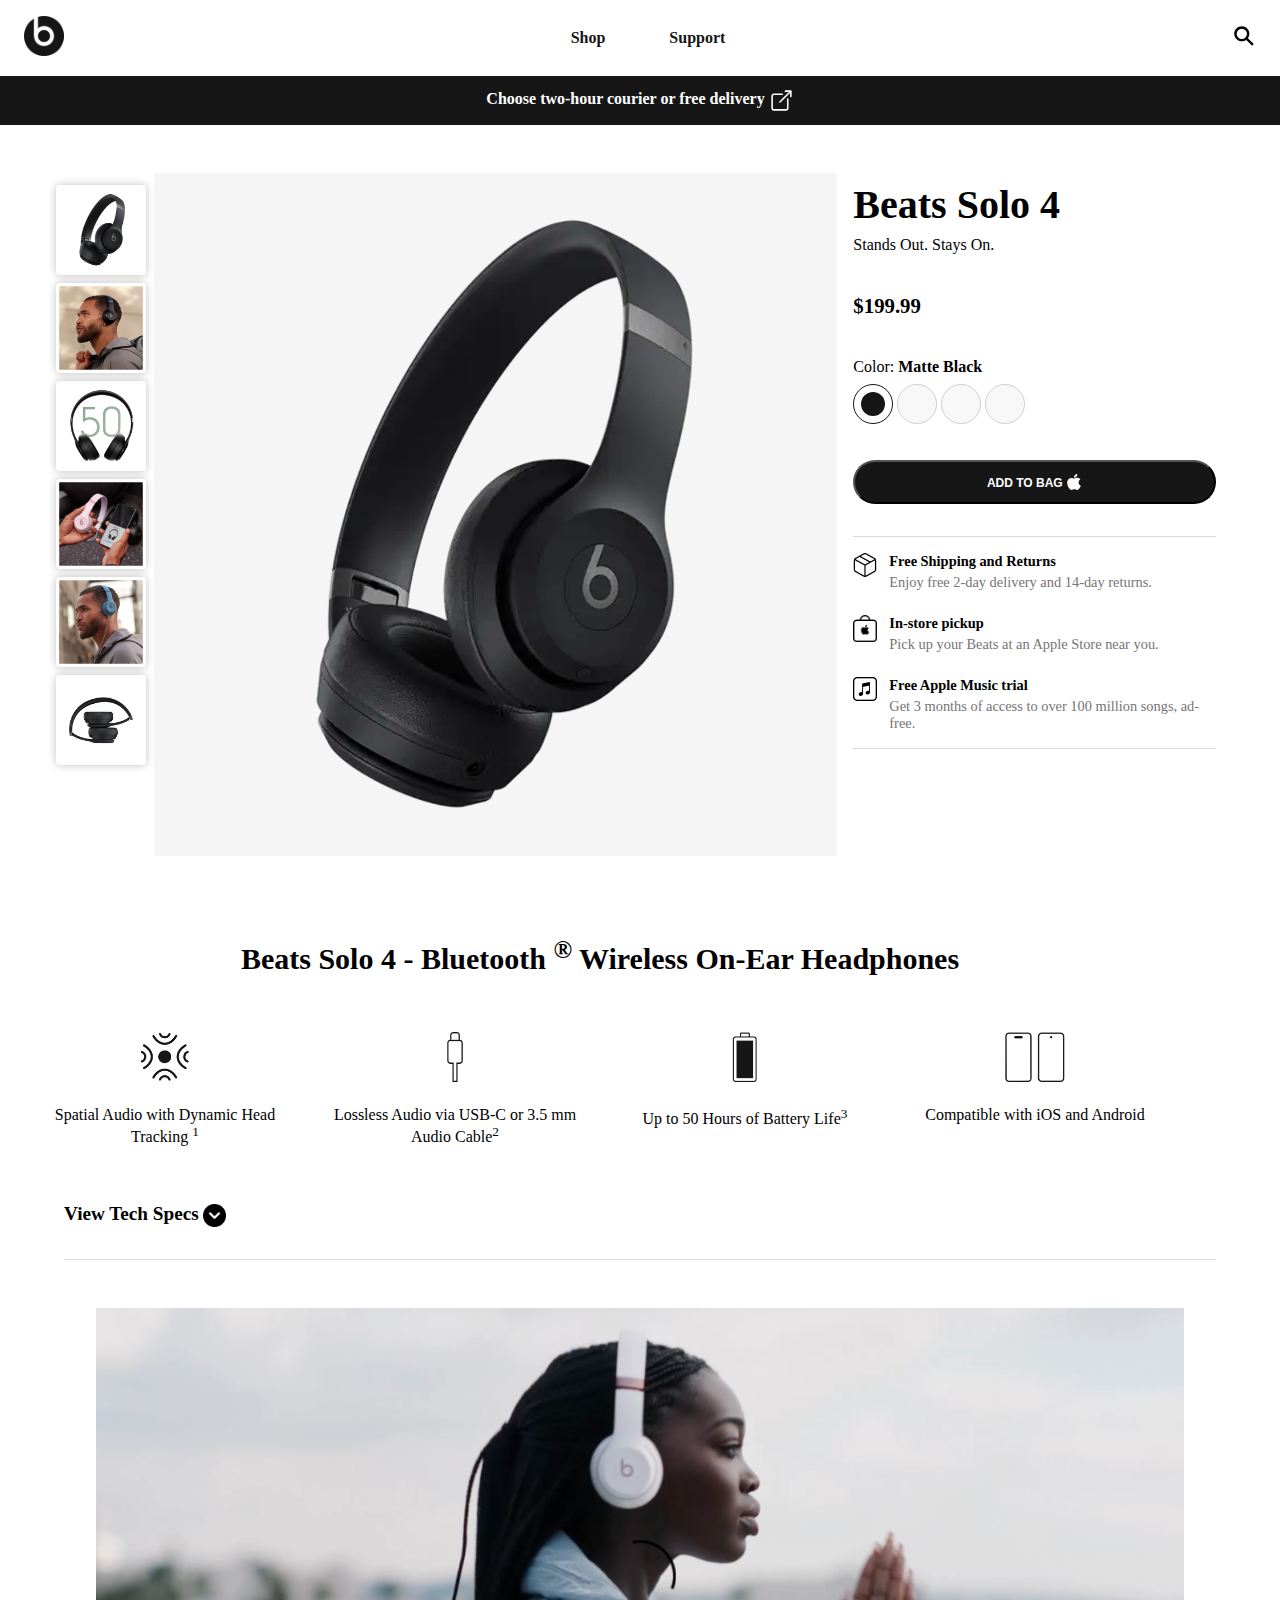
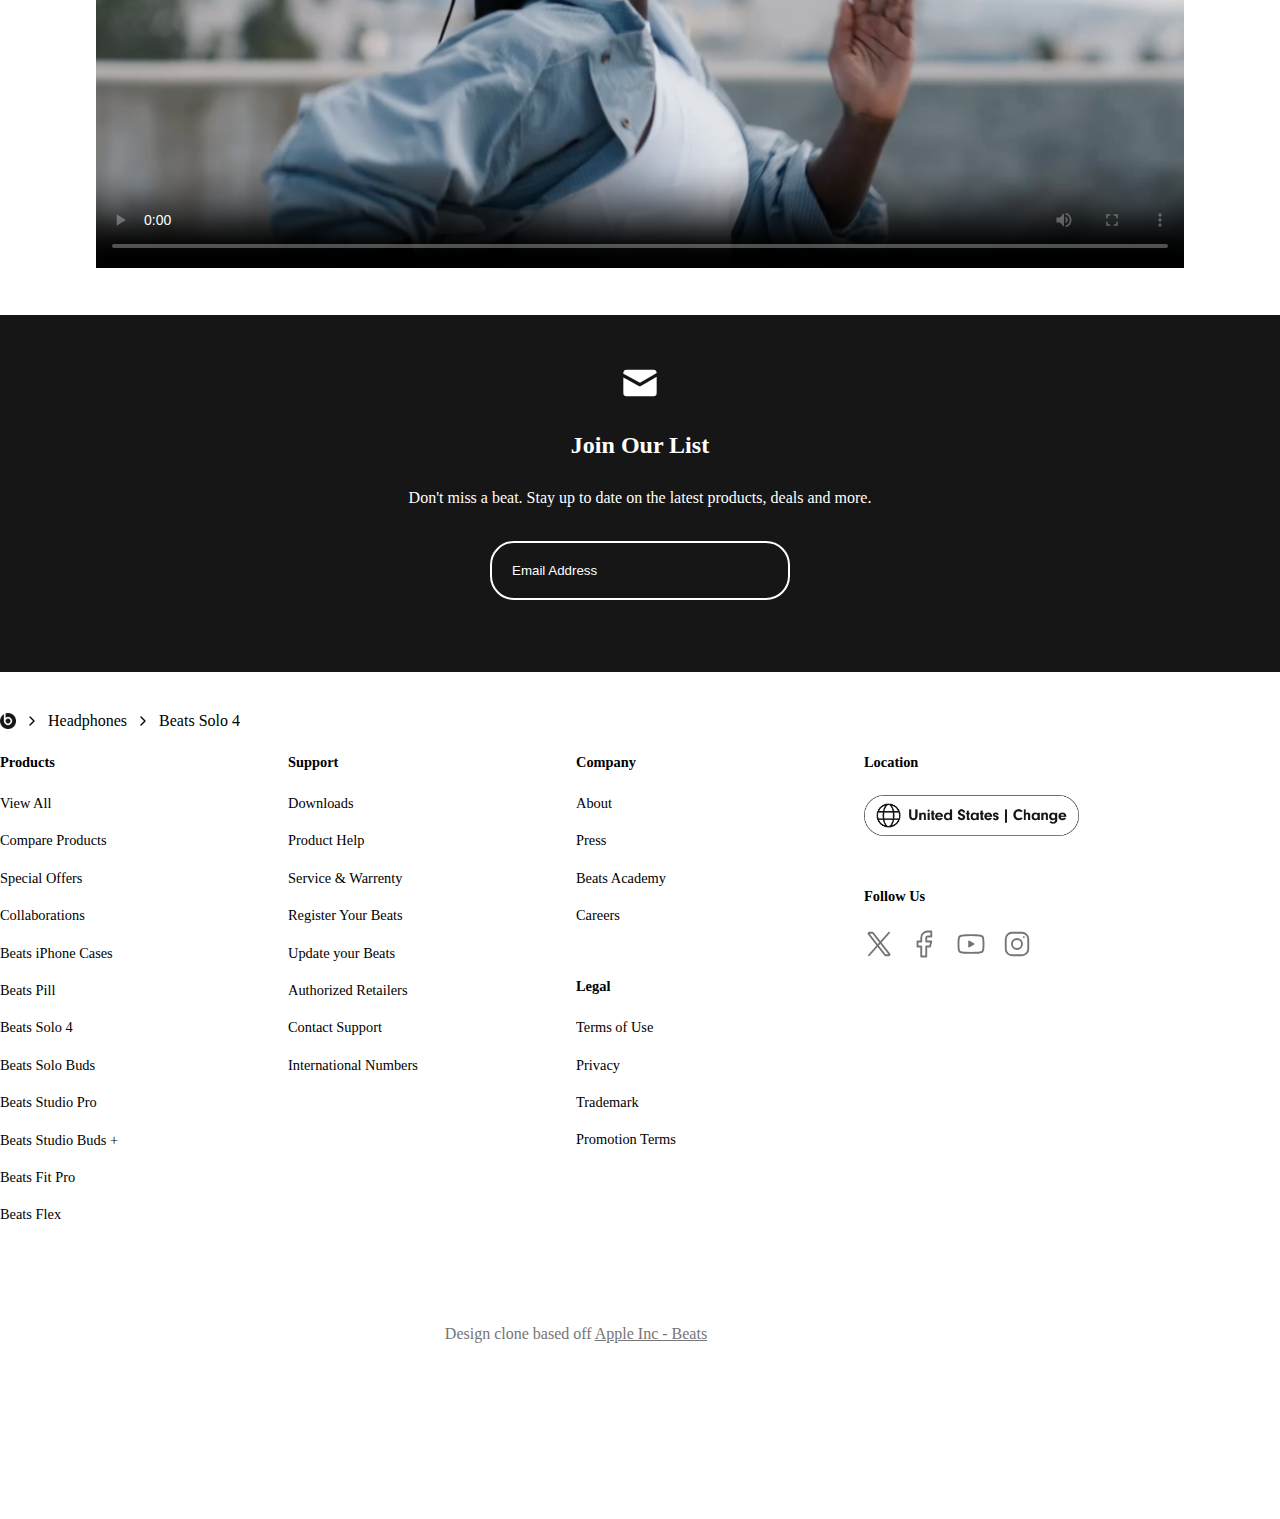
==== commit 99026919: "footer.css" ====
--- a/src/index.html
+++ b/src/index.html
@@ -6,6 +6,8 @@
     <title>Beats Solo 4</title>
     <link rel="stylesheet" href="./css/reset.css">
     <link rel="stylesheet" href="./css/variables.css">
+    <link rel="stylesheet" href="./css/header.css">
+    <link rel="stylesheet" href="./css/footer.css">
     <link rel="stylesheet" href="./css/index.css">
 </head>
 <body>
--- a/src/css/header.css
+++ b/src/css/header.css
@@ -0,0 +1,88 @@
+.main-header{
+    width: 100%;
+    max-width: 1380px;
+    padding: var(--padding-medium) var(--padding-large);
+    display: flex;
+    justify-content: space-between;
+    align-items: center;
+    background-color: var(--color-primary-white);
+}
+
+.main-header__logo-container{
+    order: 1;
+}
+
+.main-header__logo-img{
+    width: 40px;
+    height: 40px;
+}
+
+.main-header__nav{
+    order: 2;
+    margin: auto;
+    font-size: var(--font-size-medium);
+    font-weight: 700;
+}
+
+.main-header__nav-list {
+    order: 2;
+    list-style-type: none; 
+    display: flex; 
+    gap: 4rem;
+}
+
+.main-header__nav-list-item p{
+    color: var(--color-primary-black)
+}
+
+.main-header__nav-hamburger{
+    order: 2;
+    display: none;
+}
+
+.main-header__search-container{
+    order: 3;
+}
+
+.main-header__search-icon{
+    width: 24px;
+    height: 24px;
+}
+
+@media screen and (max-width: 1024px) {
+    .main-header{
+        padding: var(--padding-medium) var(--padding-xxl);
+    }
+}
+
+@media screen and (max-width:768px) {
+    .main-header{
+        padding: var(--padding-small) var(--padding-large);
+    }
+
+    .main-header__logo-container{
+        order: 2;
+        margin: auto;
+    }
+
+    .main-header__logo-img{
+        width: 24px;
+        height: 24px;
+    }
+
+    .main-header__nav{
+        display: none;
+    }
+
+    .main-header__nav-hamburger{
+        order: 1;
+        display: block;
+    }
+
+    .main-header__search-icon{
+        order: 3;
+        width: 20px;
+        height: 20px;
+    }
+
+}--- a/src/css/footer.css
+++ b/src/css/footer.css
@@ -0,0 +1,124 @@
+
+footer{
+    padding: var(--padding-medium) 0 var(--padding-xxl) 0;
+    width: 90%;
+    max-width: 1320px;
+}
+
+.breadcrumbs{
+    padding: var(--padding-large) 0;
+    display: flex;
+    gap: var(--padding-extra-small);
+    align-items: center;
+}
+
+.breadcrumbs__icon{
+    width: 16px;
+}
+
+
+.sitenav{
+    display: grid;
+    grid-template-columns: repeat(4, 1fr);
+    justify-content: space-around;
+    font-size: 0.9rem;
+}
+
+.sitenav__category-title{
+    font-weight: 700;
+    padding-bottom: var(--padding-large);
+}
+
+.sitenav__category-title-2nd{
+    padding-top: var(--padding-xxl);
+}
+
+.sitenav__category-expand{
+    display: none;
+}
+
+.sitenav__category-links{
+    display: flex;
+    flex-direction: column;
+    gap: 0.9rem;
+}
+
+.sitenav__category-links > a{
+    padding-bottom: 4px;
+    color: black;
+    font-weight: 300;
+    width: fit-content;
+    border-bottom: 2px solid transparent;
+}
+
+.sitenav__category-links > a:hover {
+    border-bottom: 2px solid #e01e3c;
+}
+
+.sitenav__locale{
+    width: 215px;
+    cursor: pointer;
+}
+
+.sitenav__social{
+    display: flex;
+    gap: var(--padding-medium);
+}
+
+.sitenav__social > a > img {
+    width: 30px;
+}
+
+.copyright{
+    padding: 6rem 0 8rem 0;
+    text-align: center;
+    color: var(--color-secondary-gray);
+}
+
+.copyright__link{
+    color: var(--color-secondary-gray);
+    text-decoration: underline;
+}
+
+@media screen and (max-width: 1024px) {
+    .sitenav{
+        grid-template-columns: 1fr;
+        grid-template-rows: repeat(5, auto);
+    }
+
+    .sitenav__category-title{
+        padding: var(--padding-small) 0;
+    }
+
+    .sitenav__category-expand{
+        display: block;
+    }
+
+    .sitenav__category-header{
+        display: flex;
+        width: 100%;
+        justify-content: space-between;
+        padding: var(--padding-medium) 0;
+        border-top: 1px solid var(--color-secondary-gray);
+        cursor: pointer;
+    }
+
+    .sitenav__title-followus{
+        display: none;
+    }
+
+    .sitenav__category-links{
+        display: none;
+    }
+
+    .sitenav__social-section{
+        padding-top: var(--padding-xxl);
+        display: flex;
+        justify-content: center;
+    }
+}
+
+@media screen and (max-width:768px) {
+
+
+}--- a/src/css/index.css
+++ b/src/css/index.css
@@ -1,70 +1,3 @@
-body {
-    width: 100%;
-    height: 100vh;
-    font-family: Helvetica, sans-serif;
-    display: flex;
-    flex-direction: column;
-    align-items: center;
-}
-
-main{
-    width: 100%;
-    display: flex;
-    flex-direction: column;
-    align-items: center;
-}
-
-.main-header{
-    width: 100%;
-    max-width: 1380px;
-    padding: var(--padding-medium) var(--padding-large);
-    display: flex;
-    justify-content: space-between;
-    align-items: center;
-    background-color: var(--color-primary-white);
-}
-
-.main-header__logo-container{
-    order: 1;
-}
-
-.main-header__logo-img{
-    width: 40px;
-    height: 40px;
-}
-
-.main-header__nav{
-    order: 2;
-    margin: auto;
-    font-size: var(--font-size-medium);
-    font-weight: 700;
-}
-
-.main-header__nav-list {
-    order: 2;
-    list-style-type: none; 
-    display: flex; 
-    gap: 4rem;
-}
-
-.main-header__nav-list-item p{
-    color: var(--color-primary-black)
-}
-
-.main-header__nav-hamburger{
-    order: 2;
-    display: none;
-}
-
-.main-header__search-container{
-    order: 3;
-}
-
-.main-header__search-icon{
-    width: 24px;
-    height: 24px;
-}
-
 .delivery-bar{
     width: 100%;
 }
@@ -338,93 +271,7 @@
     color: var(--color-primary-white);
 }
 
-footer{
-    padding: var(--padding-medium) 0 var(--padding-xxl) 0;
-    width: 90%;
-    max-width: 1320px;
-}
-
-
-.breadcrumbs{
-    padding: var(--padding-large) 0;
-    display: flex;
-    gap: var(--padding-extra-small);
-    align-items: center;
-}
-
-.breadcrumbs__icon{
-    width: 16px;
-}
-
-
-.sitenav{
-    display: grid;
-    grid-template-columns: repeat(4, 1fr);
-    justify-content: space-around;
-    font-size: 0.9rem;
-}
-
-.sitenav__category-title{
-    font-weight: 700;
-    padding-bottom: var(--padding-large);
-}
-
-.sitenav__category-title-2nd{
-    padding-top: var(--padding-xxl);
-}
-
-.sitenav__category-expand{
-    display: none;
-}
-
-.sitenav__category-links{
-    display: flex;
-    flex-direction: column;
-    gap: 0.9rem;
-}
-
-.sitenav__category-links > a{
-    padding-bottom: 4px;
-    color: black;
-    font-weight: 300;
-    width: fit-content;
-    border-bottom: 2px solid transparent;
-}
-
-.sitenav__category-links > a:hover {
-    border-bottom: 2px solid #e01e3c;
-}
-
-.sitenav__locale{
-    width: 215px;
-    cursor: pointer;
-}
-
-.sitenav__social{
-    display: flex;
-    gap: var(--padding-medium);
-}
-
-.sitenav__social > a > img {
-    width: 30px;
-}
-
-.copyright{
-    padding: 6rem 0 8rem 0;
-    text-align: center;
-    color: var(--color-secondary-gray);
-}
-
-.copyright__link{
-    color: var(--color-secondary-gray);
-    text-decoration: underline;
-}
-
 @media screen and (max-width: 1024px) {
-    .main-header{
-        padding: var(--padding-medium) var(--padding-xxl);
-    }
-
     .product{
         grid-template-columns: minmax(0, 1fr) minmax(0, 1fr); 
     }
@@ -467,74 +314,9 @@
     .video{
         width: 80%;
     }
-
-    .sitenav{
-        grid-template-columns: 1fr;
-        grid-template-rows: repeat(5, auto);
-    }
-
-    .sitenav__category-title{
-        padding: var(--padding-small) 0;
-    }
-
-    .sitenav__category-expand{
-        display: block;
-    }
-
-    .sitenav__category-header{
-        display: flex;
-        width: 100%;
-        justify-content: space-between;
-        padding: var(--padding-medium) 0;
-        border-top: 1px solid var(--color-secondary-gray);
-        cursor: pointer;
-    }
-
-    .sitenav__title-followus{
-        display: none;
-    }
-
-    .sitenav__category-links{
-        display: none;
-    }
-
-    .sitenav__social-section{
-        padding-top: var(--padding-xxl);
-        display: flex;
-        justify-content: center;
-    }
 }
 
 @media screen and (max-width:768px) {
-    .main-header{
-        padding: var(--padding-small) var(--padding-large);
-    }
-
-    .main-header__logo-container{
-        order: 2;
-        margin: auto;
-    }
-
-    .main-header__logo-img{
-        width: 24px;
-        height: 24px;
-    }
-
-    .main-header__nav{
-        display: none;
-    }
-
-    .main-header__nav-hamburger{
-        order: 1;
-        display: block;
-    }
-
-    .main-header__search-icon{
-        order: 3;
-        width: 20px;
-        height: 20px;
-    }
-
     .delivery-bar__text{
         font-size: 14px;
     }
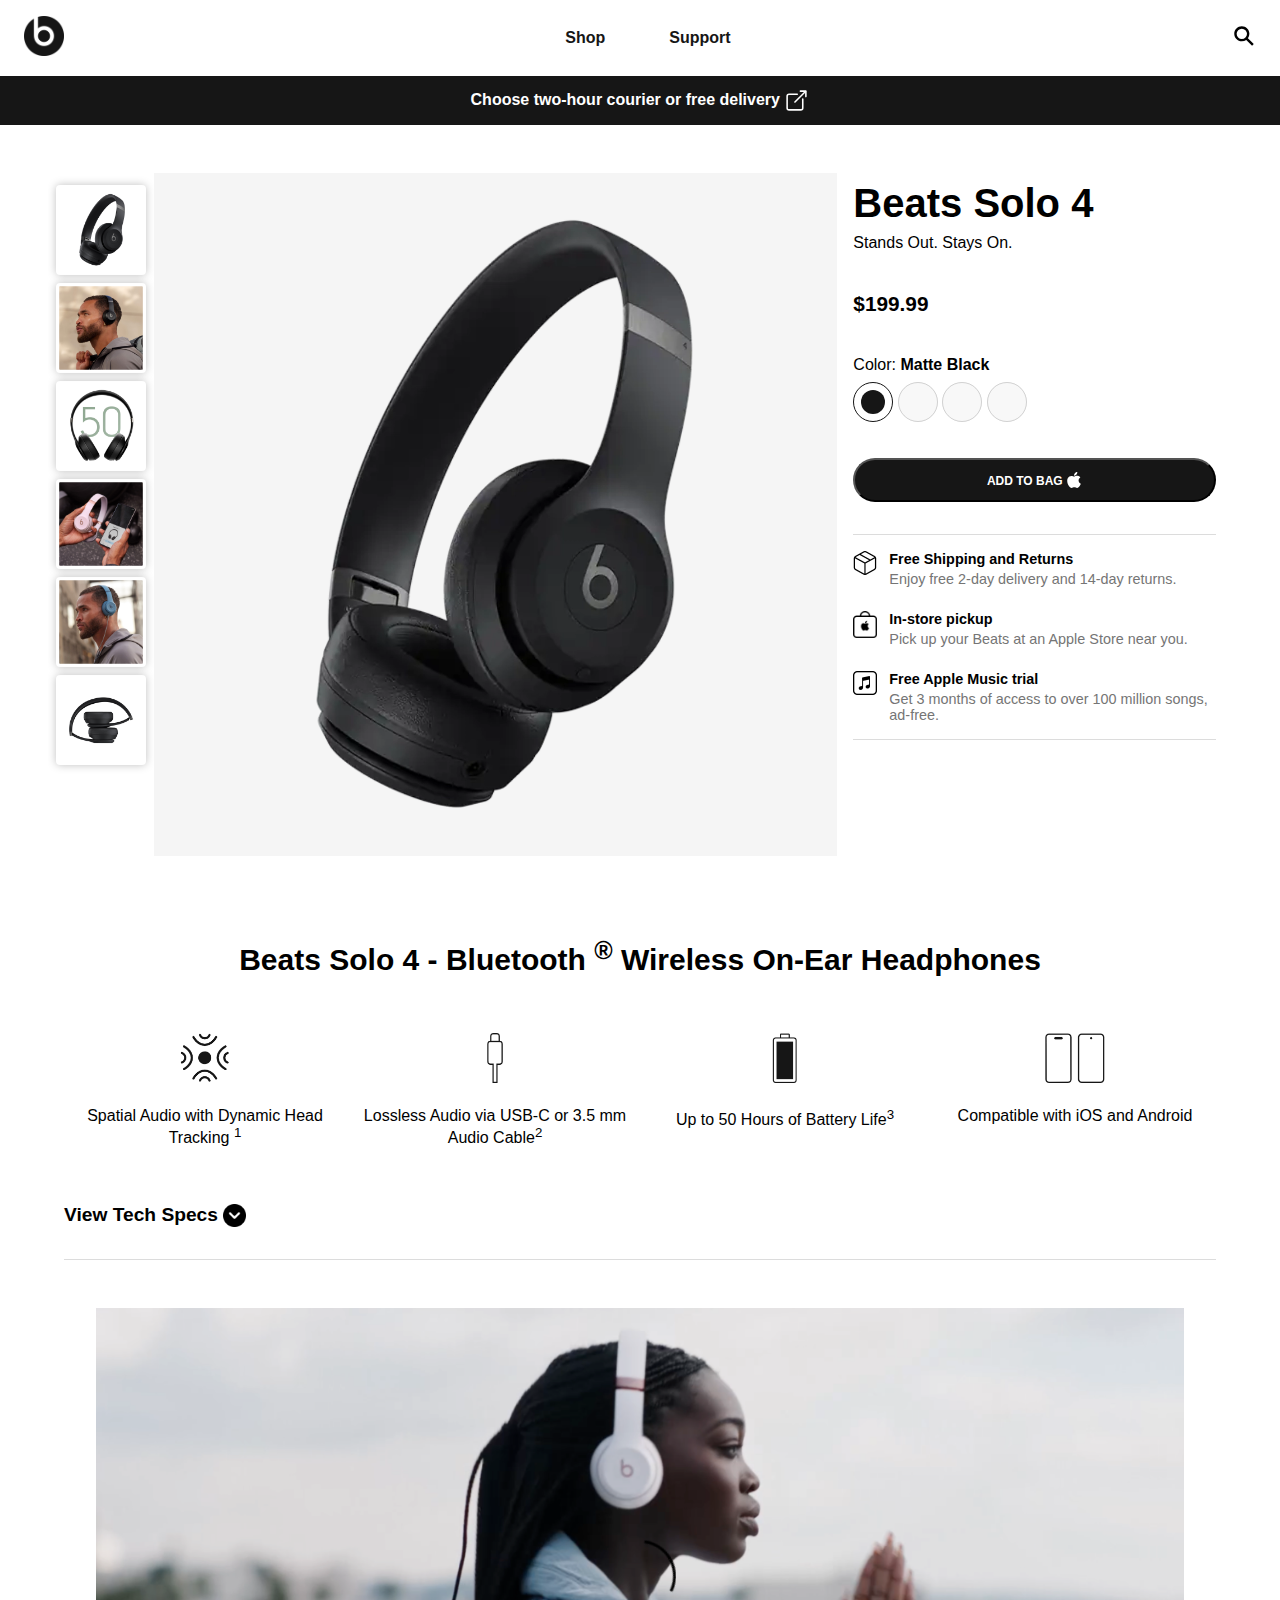
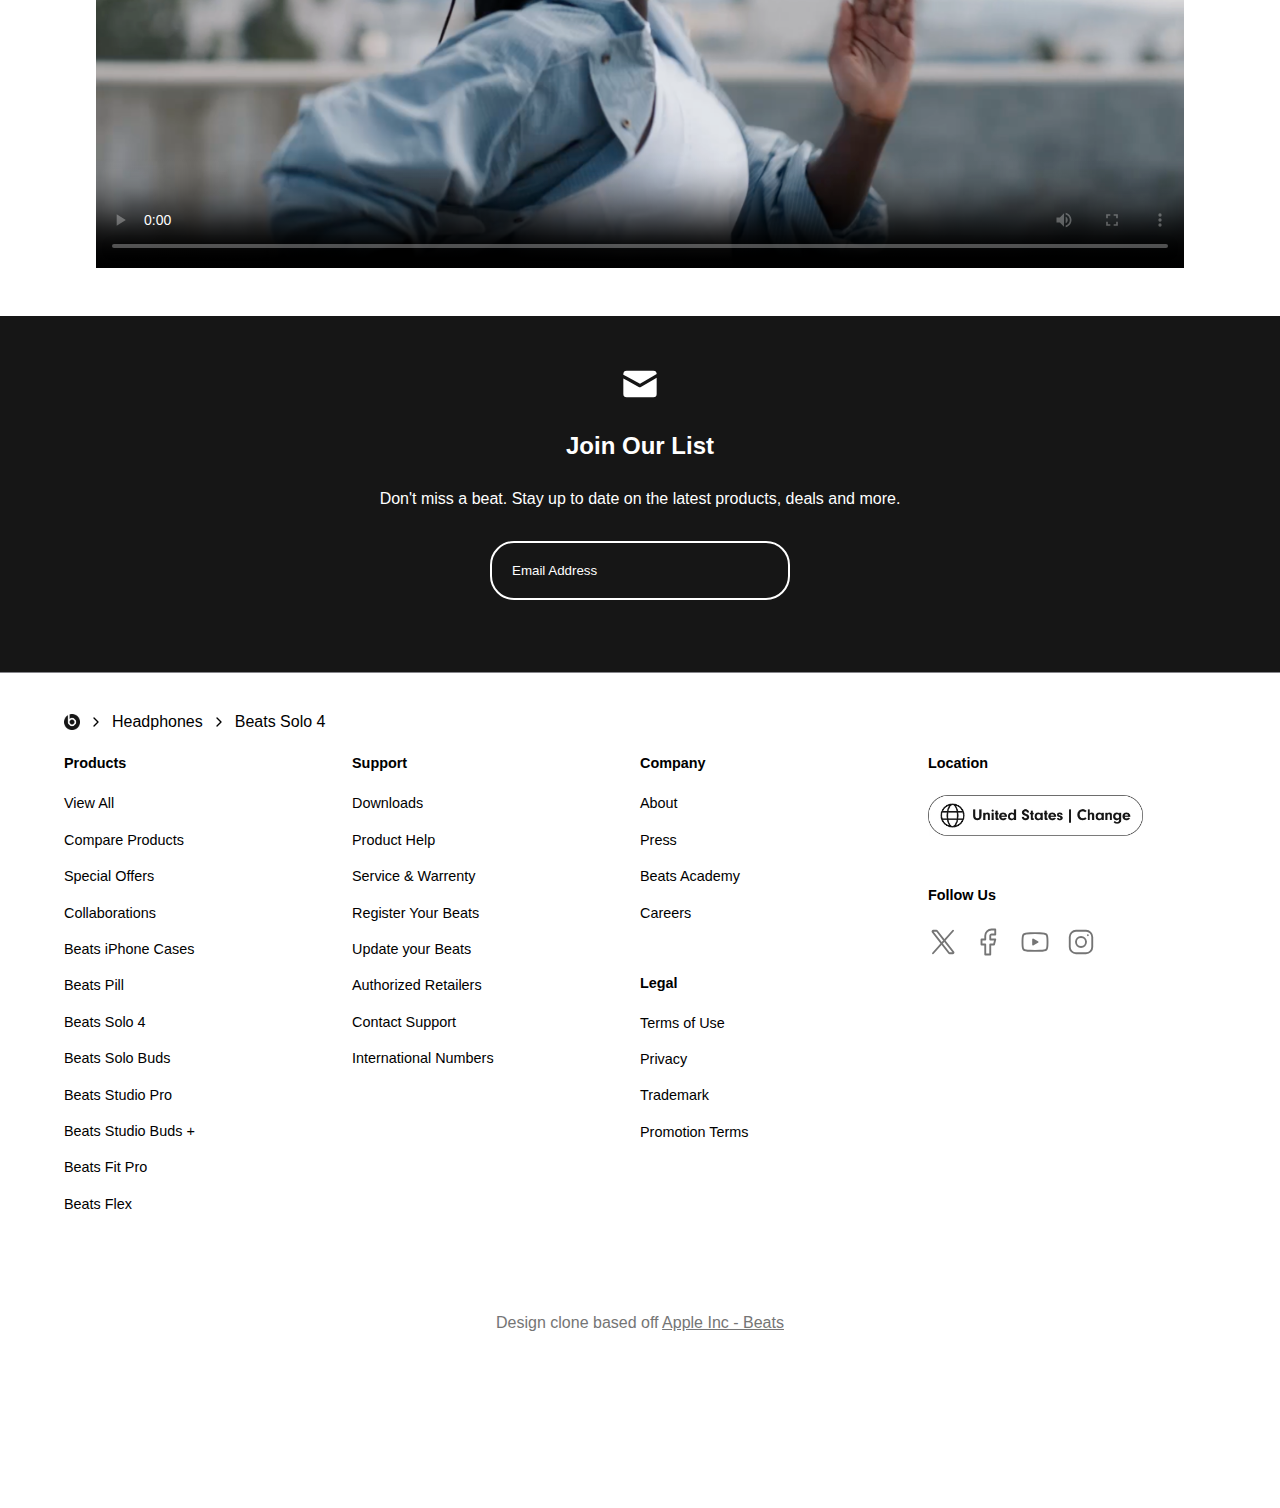
==== commit 86869f07: "Added alt text" ====
--- a/src/index.html
+++ b/src/index.html
@@ -22,10 +22,10 @@
             </ul>
         </nav>
         <a class="main-header__nav-hamburger" href="#">
-            <img src="./assets/icons/menu.svg" alt="">
+            <img src="./assets/icons/menu.svg" alt="hamburger menu">
         </a>
         <div class="main-header__search-container">
-            <a href=""><img class="main-header__search-icon" src="./assets/icons/search-sharp.svg" alt="Search icon"></a>
+            <a href=""><img class="main-header__search-icon" src="./assets/icons/search-sharp.svg" alt="Search"></a>
         </div>
     </header>
     <main>
@@ -33,16 +33,16 @@
             <div class="delivery-bar__container">
                 <a class="delivery-bar__link" href="#">
                     <p class="delivery-bar__text">Choose two-hour courier or free delivery</p>
-                    <img class="delivery-bar__icon" src="./assets/icons/open-outline.svg" alt="Open external link icon">
+                    <img class="delivery-bar__icon" src="./assets/icons/open-outline.svg" alt="Open external link">
                 </a>
             </div>
         </section>
         <section class="product">
             <div class="product__image-container">
                 <div class="product__thumbnail-container" >
-                     <img class="product__thumbnail-img" src="./assets/images/product-photos/black-01-solo-product01.jpg" alt="product image of black beats headphones three quarter angle">
-                     <img class="product__thumbnail-img" src="./assets/images/product-photos/black-02-solo-product01.jpg" alt="black beats headphones on man">
-                     <img class="product__thumbnail-img" src="./assets/images/product-photos/black-03-solo4.jpg.large.2x.jpg" alt="product image of black beats headphones front on">
+                     <img class="product__thumbnail-img" src="./assets/images/product-photos/black-01-solo-product01.jpg" alt="Black beats headphones three quarter angle">
+                     <img class="product__thumbnail-img" src="./assets/images/product-photos/black-02-solo-product01.jpg" alt="Black beats headphones on man">
+                     <img class="product__thumbnail-img" src="./assets/images/product-photos/black-03-solo4.jpg.large.2x.jpg" alt="product image of black beats headphones front">
                      <img class="product__thumbnail-img" src="./assets/images/product-photos/black-04-solo4.jpg.large.2x.jpg" alt="beats headphones pairing with iphone">
                      <img class="product__thumbnail-img" src="./assets/images/product-photos/black-05-solo4.jpg.large.2x.jpg" alt="blue beats headphones on man">
                      <img class="product__thumbnail-img" src="./assets/images/product-photos/black-06-solo4.jpg.large.2x.jpg" alt="black beat headphones folded product image">
@@ -66,15 +66,15 @@
                     </div>
                 <a href="checkout.html">
                     <button class="product__buy-button">
-                    <p class="product__buy-text">ADD TO BAG</p>
-                    <img class="product__buy-icon" src="./assets/icons/apple-173-svgrepo-com-inverted.svg" alt="apple logo">
-                </button>
+                        <p class="product__buy-text">ADD TO BAG</p>
+                        <img class="product__buy-icon" src="./assets/icons/apple-173-svgrepo-com-inverted.svg" alt="apple logo">
+                    </button>
                 </a>
                 <ul class="product__keyfeatures">
                     <li class="product__keyfeatures-list">
                         <div class="product__keyfeatures-container">
                             <div>
-                                <img class="product__keyfeatures-icon" src="./assets/icons/free-shipping-icon.png" alt="">
+                                <img class="product__keyfeatures-icon" src="./assets/icons/free-shipping-icon.png" alt="shipping icon">
                             </div>
                             <div>
                                 <p class="product__keyfeatures-title"><strong>Free Shipping and Returns</strong></p>
@@ -85,7 +85,7 @@
                     <li class="product__keyfeatures-list">
                         <div class="product__keyfeatures-container">
                             <div>
-                                <img class="product__keyfeatures-icon" src="./assets/icons/in-store-pickup-icon.png" alt="">
+                                <img class="product__keyfeatures-icon" src="./assets/icons/in-store-pickup-icon.png" alt="store icon">
                             </div>
                             <div>
                                 <p class="product__keyfeatures-title"><strong>In-store pickup</strong></p>
@@ -96,7 +96,7 @@
                     <li class="product__keyfeatures-list">
                         <div class="product__keyfeatures-container">
                             <div>
-                                <img class="product__keyfeatures-icon" src="./assets/icons/apple-music-icon.png" alt="">
+                                <img class="product__keyfeatures-icon" src="./assets/icons/apple-music-icon.png" alt="apple music icon">
                             </div>
                             <div>
                                 <p class="product__keyfeatures-title"><strong>Free Apple Music trial</strong></p>
@@ -112,19 +112,19 @@
             <h2 class="features__title">Beats Solo 4 - Bluetooth <sup>&#174</sup> Wireless On-Ear Headphones</h2>
             <div class="features__grid">
                 <div class="features__container">
-                    <img class="features__icon" src="./assets/images/features/spatial_audio.png" alt="">
+                    <img class="features__icon" src="./assets/images/features/spatial_audio.png" alt="spatial audio symbol">
                     <p>Spatial Audio with Dynamic Head Tracking <sup>1</sup></p>
                 </div>
                 <div class="features__container">
-                    <img class="features__icon" src="./assets/images/features/plug.png" alt="">
+                    <img class="features__icon" src="./assets/images/features/plug.png" alt="plug symbol">
                     <p>Lossless Audio via USB-C or 3.5 mm Audio Cable<sup>2</sup></p>
                 </div>
                 <div class="features__container">
-                    <img class="features__icon" src="./assets/images/features/battery.png" alt="">
+                    <img class="features__icon" src="./assets/images/features/battery.png" alt="full battery symbol">
                     <p>Up to 50 Hours of Battery Life<sup>3</sup></p>
                 </div>
                 <div class="features__container">
-                    <img class="features__icon" src="./assets/images/features/phone.png" alt="">
+                    <img class="features__icon" src="./assets/images/features/phone.png" alt="iPhone and Android phones">
                     <p>Compatible with iOS and Android</p>
                 </div>
             </div>
@@ -133,7 +133,7 @@
         <section class="tech-specs">
             <div class="tech-specs__container">
                 <h2 class="tech-specs__title">View Tech Specs</2>
-                <img class="tech-specs__icon" src="./assets/icons/down-arrow.png" alt="">
+                <img class="tech-specs__icon" src="./assets/icons/down-arrow.png" alt="down arrow">
             </div>
         </section>
 
@@ -147,12 +147,12 @@
                     <a href="./assets/videos/solo4-behind-the-design.mp4.rendition.mp4">Download video</a>
                     <source src="./assets/videos/solo4-behind-the-design.mp4.rendition.mp4" type="video/mp4">
                 </video>
-                <img class="video__play-icon" src="./assets/icons/play.svg" alt="">
+                <img class="video__play-icon" src="./assets/icons/play.svg" alt="play">
             </div>
         </section>
 
         <section class="email-list">
-            <img class="email-list__mail-icon" src="./assets/icons/mail.svg" alt="">
+            <img class="email-list__mail-icon" src="./assets/icons/mail.svg" alt="mail">
             <h2 class="email-list__title">Join Our List</h2>
             <p>Don't miss a beat. Stay up to date on the latest products, deals and more.</p>
             <input 
@@ -166,10 +166,10 @@
     </main>
     <footer>
         <nav class="breadcrumbs"> 
-            <img class="breadcrumbs__icon" src="./assets/icons/beats-logo.png" alt="">
-            <img class="breadcrumbs__icon" src="./assets/icons/chevron-right.svg" alt="">
+            <img class="breadcrumbs__icon" src="./assets/icons/beats-logo.png" alt="beats logo">
+            <img class="breadcrumbs__icon" src="./assets/icons/chevron-right.svg" alt="chevron right">
             <p>Headphones</p>
-            <img class="breadcrumbs__icon" src="./assets/icons/chevron-right.svg" alt="">
+            <img class="breadcrumbs__icon" src="./assets/icons/chevron-right.svg" alt="chevron right">
             <p>Beats Solo 4</p>
         </nav>
         <div class="sitenav">
@@ -239,10 +239,10 @@
                 <div class="sitenav__social-section">
                     <p class="sitenav__category-title sitenav__category-title-2nd sitenav__title-followus">Follow Us</p>
                     <div class="sitenav__social">
-                        <a href=""><img src="./assets/icons/x.svg" alt="x social"></a>
-                        <a href=""><img src="./assets/icons/facebook.svg" alt="facebook social"></a>
-                        <a href=""><img src="./assets/icons/youtube.svg" alt="youtube social"></a>
-                        <a href=""><img src="./assets/icons/instagram.svg" alt="instagram social"></a>
+                        <a href=""><img src="./assets/icons/x.svg" alt="x"></a>
+                        <a href=""><img src="./assets/icons/facebook.svg" alt="facebook"></a>
+                        <a href=""><img src="./assets/icons/youtube.svg" alt="youtube"></a>
+                        <a href=""><img src="./assets/icons/instagram.svg" alt="instagram"></a>
                     </div>
                 </div>
             </div>
--- a/src/css/variables.css
+++ b/src/css/variables.css
@@ -3,7 +3,9 @@
     --color-primary-white: #ffffff;
     --color-primary-offwhite: #f5f5f5;
     --color-secondary-gray: #757575;
+    --color-tertiary-gray: #86868b;
     --color-dividers: #dcdcdc;
+    --color-primary-blue: #0071E3;
 
     --font-size-small: 0.75rem;
     --font-size-medium: 1rem;
--- a/src/css/header.css
+++ b/src/css/header.css
@@ -84,5 +84,4 @@
         width: 20px;
         height: 20px;
     }
-
 }--- a/src/css/footer.css
+++ b/src/css/footer.css
@@ -1,11 +1,16 @@
 
 footer{
     padding: var(--padding-medium) 0 var(--padding-xxl) 0;
-    width: 90%;
+    width: 100%;
     max-width: 1320px;
+    display: flex;
+    flex-direction: column;
+    align-items: center;
+    border-top: 1px solid var(--color-tertiary-gray);
 }
 
 .breadcrumbs{
+    width: 90%;
     padding: var(--padding-large) 0;
     display: flex;
     gap: var(--padding-extra-small);
@@ -16,8 +21,8 @@
     width: 16px;
 }
 
-
 .sitenav{
+    width: 90%;
     display: grid;
     grid-template-columns: repeat(4, 1fr);
     justify-content: space-around;
@@ -80,6 +85,7 @@
     text-decoration: underline;
 }
 
+
 @media screen and (max-width: 1024px) {
     .sitenav{
         grid-template-columns: 1fr;
--- a/src/css/index.css
+++ b/src/css/index.css
@@ -1,3 +1,19 @@
+body {
+    width: 100%;
+    height: 100vh;
+    font-family: Helvetica, sans-serif;
+    display: flex;
+    flex-direction: column;
+    align-items: center;
+}
+
+main{
+    width: 100%;
+    display: flex;
+    flex-direction: column;
+    align-items: center;
+}
+
 .delivery-bar{
     width: 100%;
 }
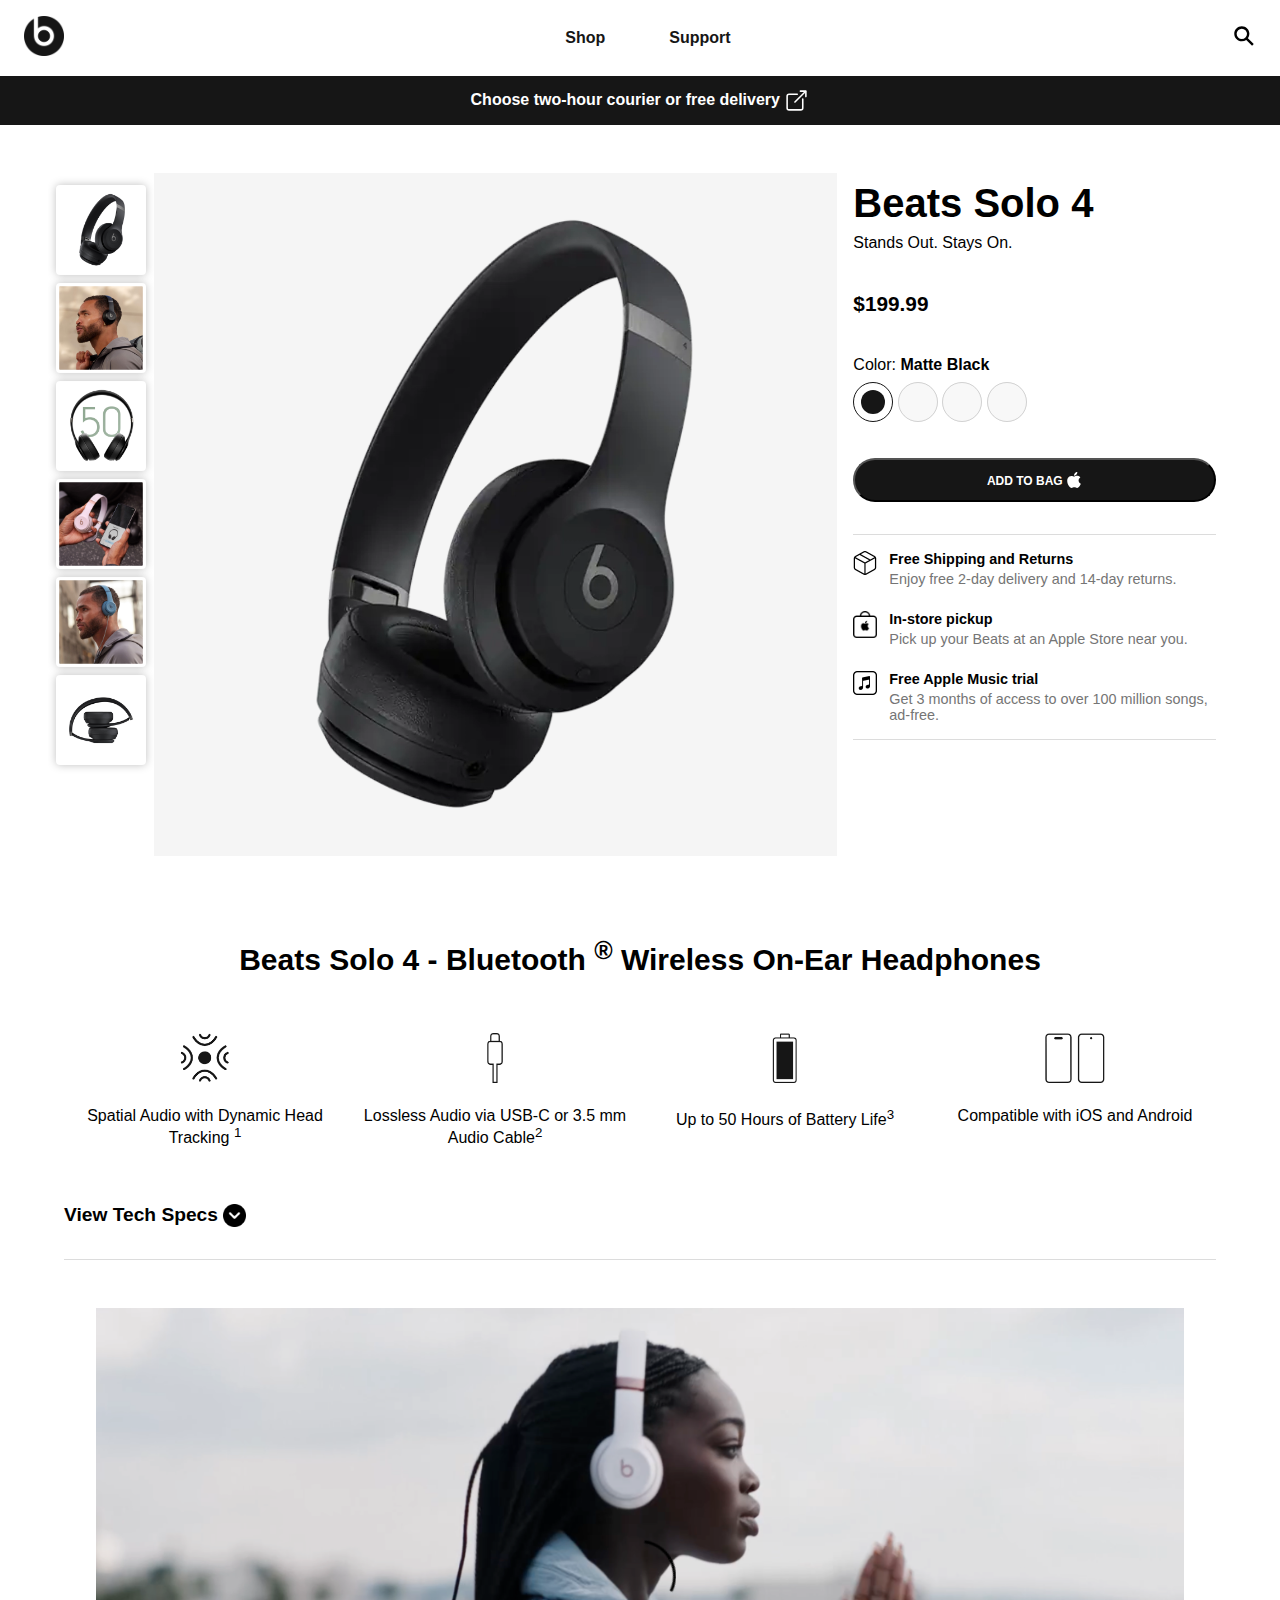
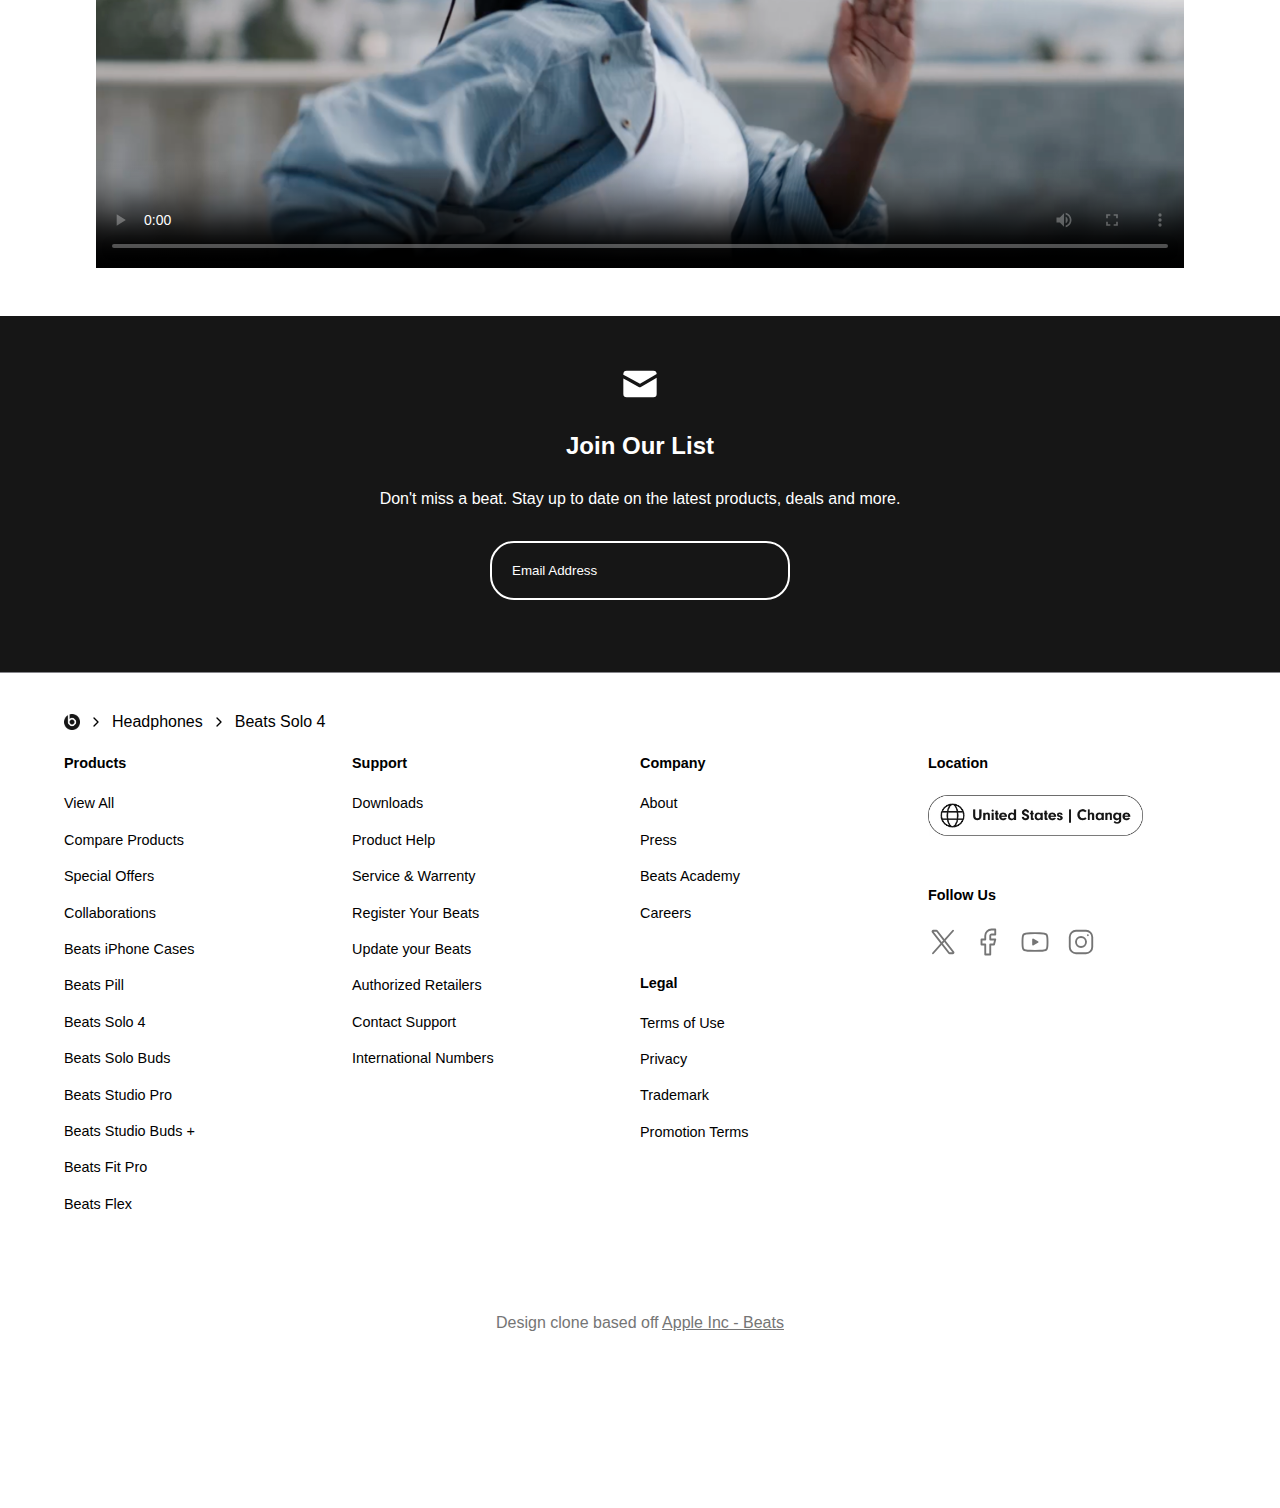
==== commit 2e9f062d: "Fix checkout__email-number-container scaling bug" ====
--- a/src/index.html
+++ b/src/index.html
@@ -1,5 +1,6 @@
 <!DOCTYPE html>
 <html lang="en">
+
 <head>
     <meta charset="UTF-8">
     <meta name="viewport" content="width=device-width, initial-scale=1.0">
@@ -10,6 +11,7 @@
     <link rel="stylesheet" href="./css/footer.css">
     <link rel="stylesheet" href="./css/index.css">
 </head>
+
 <body>
     <header class="main-header">
         <div class="main-header__logo-container">
@@ -17,12 +19,16 @@
         </div>
         <nav class="main-header__nav">
             <ul class="main-header__nav-list">
-                <li class="main-header__nav-list-item"><a href="#"><p>Shop</p></a></li>
-                <li class="main-header__nav-list-item"><a href="#"><p>Support</p></a></li>
+                <li class="main-header__nav-list-item"><a href="#">
+                        <p>Shop</p>
+                    </a></li>
+                <li class="main-header__nav-list-item"><a href="#">
+                        <p>Support</p>
+                    </a></li>
             </ul>
         </nav>
         <a class="main-header__nav-hamburger" href="#">
-            <img src="./assets/icons/menu.svg" alt="hamburger menu">
+            <img src="./assets/icons/menu.svg" alt="Hamburger menu">
         </a>
         <div class="main-header__search-container">
             <a href=""><img class="main-header__search-icon" src="./assets/icons/search-sharp.svg" alt="Search"></a>
@@ -39,16 +45,28 @@
         </section>
         <section class="product">
             <div class="product__image-container">
-                <div class="product__thumbnail-container" >
-                     <img class="product__thumbnail-img" src="./assets/images/product-photos/black-01-solo-product01.jpg" alt="Black beats headphones three quarter angle">
-                     <img class="product__thumbnail-img" src="./assets/images/product-photos/black-02-solo-product01.jpg" alt="Black beats headphones on man">
-                     <img class="product__thumbnail-img" src="./assets/images/product-photos/black-03-solo4.jpg.large.2x.jpg" alt="product image of black beats headphones front">
-                     <img class="product__thumbnail-img" src="./assets/images/product-photos/black-04-solo4.jpg.large.2x.jpg" alt="beats headphones pairing with iphone">
-                     <img class="product__thumbnail-img" src="./assets/images/product-photos/black-05-solo4.jpg.large.2x.jpg" alt="blue beats headphones on man">
-                     <img class="product__thumbnail-img" src="./assets/images/product-photos/black-06-solo4.jpg.large.2x.jpg" alt="black beat headphones folded product image">
+                <div class="product__thumbnail-container">
+                    <img class="product__thumbnail-img" src="./assets/images/product-photos/black-01-solo-product01.jpg"
+                        alt="Black beats headphones three quarter angle">
+                    <img class="product__thumbnail-img" src="./assets/images/product-photos/black-02-solo-product01.jpg"
+                        alt="Black beats headphones on man">
+                    <img class="product__thumbnail-img"
+                        src="./assets/images/product-photos/black-03-solo4.jpg.large.2x.jpg"
+                        alt="product image of black beats headphones front">
+                    <img class="product__thumbnail-img"
+                        src="./assets/images/product-photos/black-04-solo4.jpg.large.2x.jpg"
+                        alt="beats headphones pairing with iphone">
+                    <img class="product__thumbnail-img"
+                        src="./assets/images/product-photos/black-05-solo4.jpg.large.2x.jpg"
+                        alt="blue beats headphones on man">
+                    <img class="product__thumbnail-img"
+                        src="./assets/images/product-photos/black-06-solo4.jpg.large.2x.jpg"
+                        alt="black beat headphones folded product image">
                 </div>
                 <div class="product__main-image-container">
-                    <img class="product__main-product-image" src="./assets/images/product-photos/black-01-solo-product01-square.webp" alt="product image of black beats headphones three quarter angle">
+                    <img class="product__main-product-image"
+                        src="./assets/images/product-photos/black-01-solo-product01-square.webp"
+                        alt="product image of black beats headphones three quarter angle">
                 </div>
             </div>
             <div class="product__title">
@@ -57,24 +75,26 @@
             </div>
             <div class="product__details">
                 <p class="product__price">$199.99</p>
-                    <p>Color: <b>Matte Black</b></p>
-                    <div>
-                        <input class="product__radio" type="radio" name="color" id="Matte Black" required checked>
-                        <input class="product__radio" type="radio" name="color" id="Slate Blue" required disabled>
-                        <input class="product__radio" type="radio" name="color" id="Cloud Pink" required disabled>
-                        <input class="product__radio" type="radio" name="color" id="Charged Black" required disabled>
-                    </div>
+                <p>Color: <b>Matte Black</b></p>
+                <div>
+                    <input class="product__radio" type="radio" name="color" id="Matte Black" required checked>
+                    <input class="product__radio" type="radio" name="color" id="Slate Blue" required disabled>
+                    <input class="product__radio" type="radio" name="color" id="Cloud Pink" required disabled>
+                    <input class="product__radio" type="radio" name="color" id="Charged Black" required disabled>
+                </div>
                 <a href="checkout.html">
                     <button class="product__buy-button">
                         <p class="product__buy-text">ADD TO BAG</p>
-                        <img class="product__buy-icon" src="./assets/icons/apple-173-svgrepo-com-inverted.svg" alt="apple logo">
+                        <img class="product__buy-icon" src="./assets/icons/apple-173-svgrepo-com-inverted.svg"
+                            alt="apple logo">
                     </button>
                 </a>
                 <ul class="product__keyfeatures">
                     <li class="product__keyfeatures-list">
                         <div class="product__keyfeatures-container">
                             <div>
-                                <img class="product__keyfeatures-icon" src="./assets/icons/free-shipping-icon.png" alt="shipping icon">
+                                <img class="product__keyfeatures-icon" src="./assets/icons/free-shipping-icon.png"
+                                    alt="shipping icon">
                             </div>
                             <div>
                                 <p class="product__keyfeatures-title"><strong>Free Shipping and Returns</strong></p>
@@ -85,7 +105,8 @@
                     <li class="product__keyfeatures-list">
                         <div class="product__keyfeatures-container">
                             <div>
-                                <img class="product__keyfeatures-icon" src="./assets/icons/in-store-pickup-icon.png" alt="store icon">
+                                <img class="product__keyfeatures-icon" src="./assets/icons/in-store-pickup-icon.png"
+                                    alt="store icon">
                             </div>
                             <div>
                                 <p class="product__keyfeatures-title"><strong>In-store pickup</strong></p>
@@ -96,11 +117,13 @@
                     <li class="product__keyfeatures-list">
                         <div class="product__keyfeatures-container">
                             <div>
-                                <img class="product__keyfeatures-icon" src="./assets/icons/apple-music-icon.png" alt="apple music icon">
+                                <img class="product__keyfeatures-icon" src="./assets/icons/apple-music-icon.png"
+                                    alt="apple music icon">
                             </div>
                             <div>
                                 <p class="product__keyfeatures-title"><strong>Free Apple Music trial</strong></p>
-                                <p class="product__keyfeatures-text">Get 3 months of access to over 100 million songs, ad-free.</p>
+                                <p class="product__keyfeatures-text">Get 3 months of access to over 100 million songs,
+                                    ad-free.</p>
                             </div>
                         </div>
                     </li>
@@ -112,7 +135,8 @@
             <h2 class="features__title">Beats Solo 4 - Bluetooth <sup>&#174</sup> Wireless On-Ear Headphones</h2>
             <div class="features__grid">
                 <div class="features__container">
-                    <img class="features__icon" src="./assets/images/features/spatial_audio.png" alt="spatial audio symbol">
+                    <img class="features__icon" src="./assets/images/features/spatial_audio.png"
+                        alt="spatial audio symbol">
                     <p>Spatial Audio with Dynamic Head Tracking <sup>1</sup></p>
                 </div>
                 <div class="features__container">
@@ -124,7 +148,8 @@
                     <p>Up to 50 Hours of Battery Life<sup>3</sup></p>
                 </div>
                 <div class="features__container">
-                    <img class="features__icon" src="./assets/images/features/phone.png" alt="iPhone and Android phones">
+                    <img class="features__icon" src="./assets/images/features/phone.png"
+                        alt="iPhone and Android phones">
                     <p>Compatible with iOS and Android</p>
                 </div>
             </div>
@@ -133,17 +158,13 @@
         <section class="tech-specs">
             <div class="tech-specs__container">
                 <h2 class="tech-specs__title">View Tech Specs</2>
-                <img class="tech-specs__icon" src="./assets/icons/down-arrow.png" alt="down arrow">
+                    <img class="tech-specs__icon" src="./assets/icons/down-arrow.png" alt="down arrow">
             </div>
         </section>
 
         <section class="video">
             <div class="video__container">
-                <video
-                    class="video__content"
-                    controls
-                    poster="./assets/images/video_posters/video_poster.png"
-                >
+                <video class="video__content" controls poster="./assets/images/video_posters/video_poster.png">
                     <a href="./assets/videos/solo4-behind-the-design.mp4.rendition.mp4">Download video</a>
                     <source src="./assets/videos/solo4-behind-the-design.mp4.rendition.mp4" type="video/mp4">
                 </video>
@@ -155,17 +176,11 @@
             <img class="email-list__mail-icon" src="./assets/icons/mail.svg" alt="mail">
             <h2 class="email-list__title">Join Our List</h2>
             <p>Don't miss a beat. Stay up to date on the latest products, deals and more.</p>
-            <input 
-                class="email-list__input" 
-                type="email" 
-                name="" 
-                id=""
-                placeholder="Email Address"
-            >
+            <input class="email-list__input" type="email" name="" id="" placeholder="Email Address">
         </section>
     </main>
     <footer>
-        <nav class="breadcrumbs"> 
+        <nav class="breadcrumbs">
             <img class="breadcrumbs__icon" src="./assets/icons/beats-logo.png" alt="beats logo">
             <img class="breadcrumbs__icon" src="./assets/icons/chevron-right.svg" alt="chevron right">
             <p>Headphones</p>
@@ -248,10 +263,13 @@
             </div>
         </div>
         <div class="copyright">
-            <p>Design clone based off 
-                <a class="copyright__link" href="https://www.beatsbydre.com/headphones/solo4-wireless/MUW23/solo4-matteblack">Apple Inc - Beats</a>
+            <p>Design clone based off
+                <a class="copyright__link"
+                    href="https://www.beatsbydre.com/headphones/solo4-wireless/MUW23/solo4-matteblack">Apple Inc -
+                    Beats</a>
             </p>
         </div>
     </footer>
 </body>
+
 </html>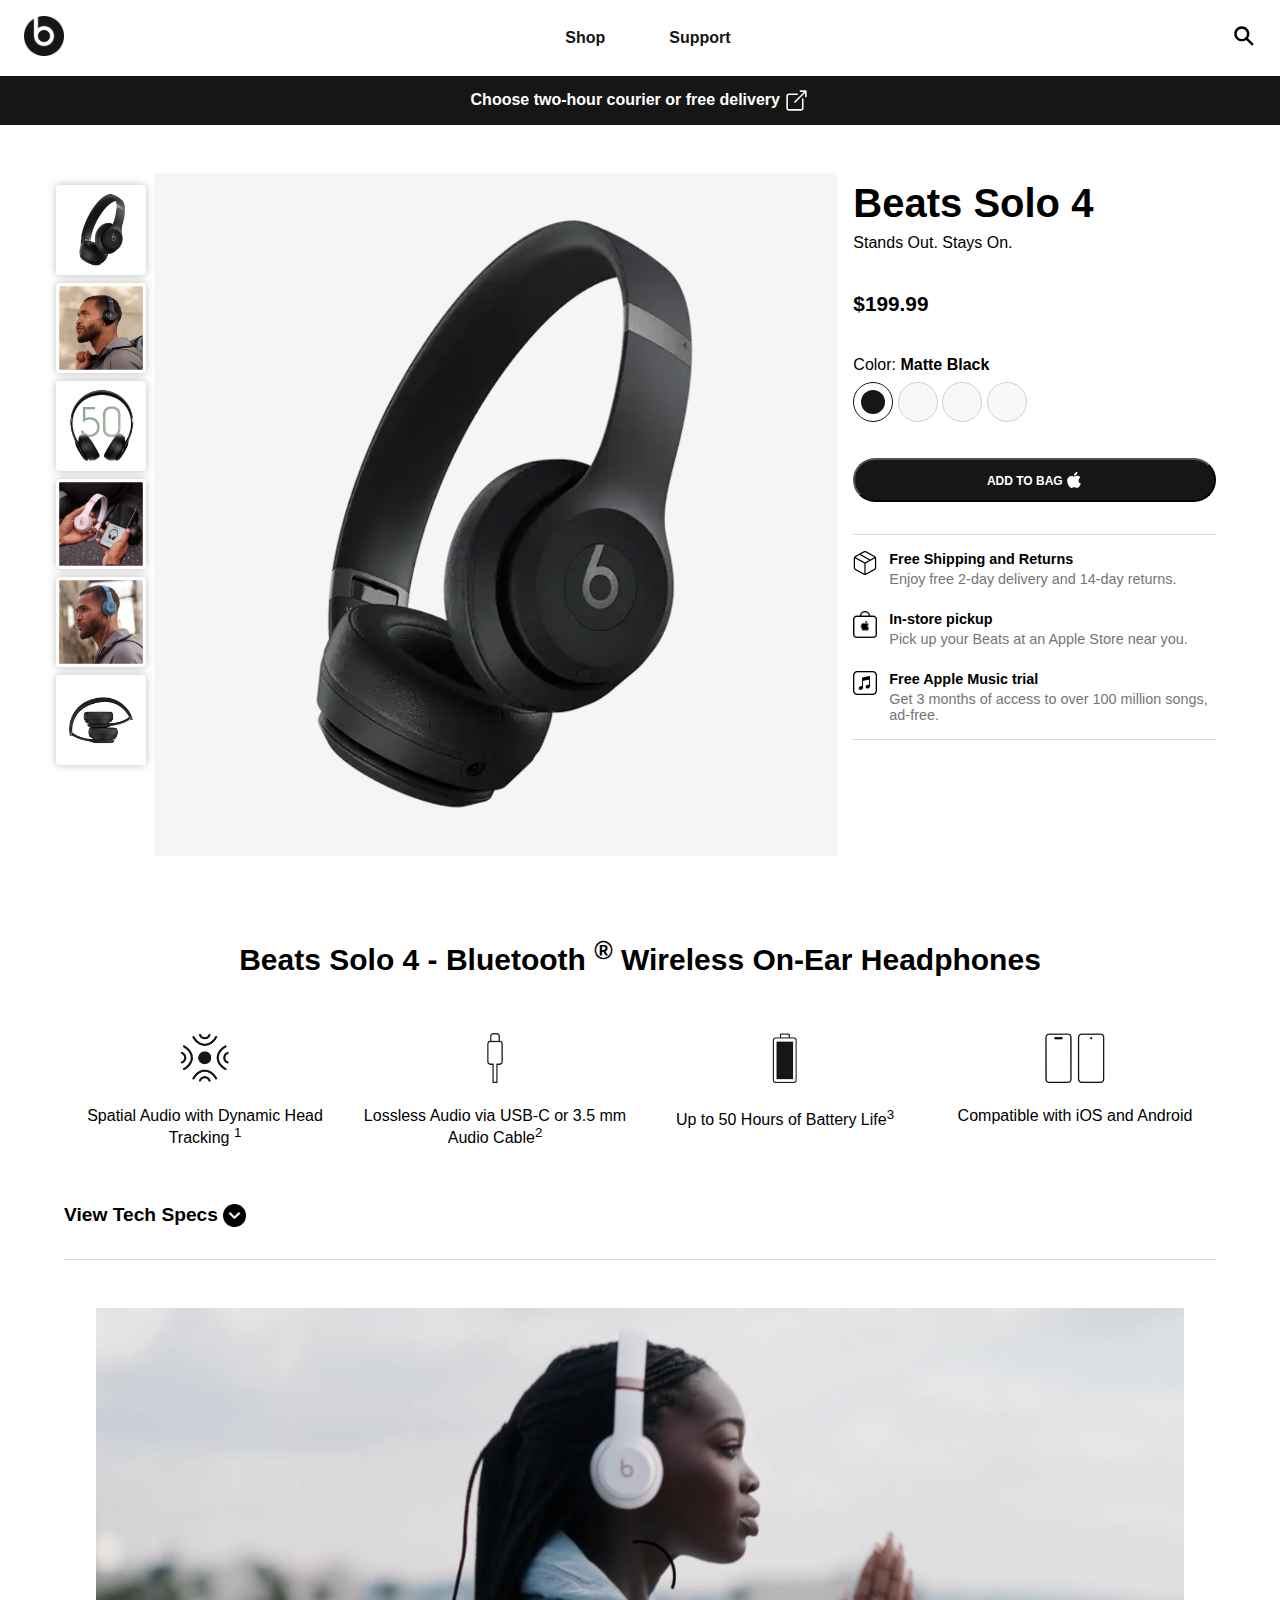
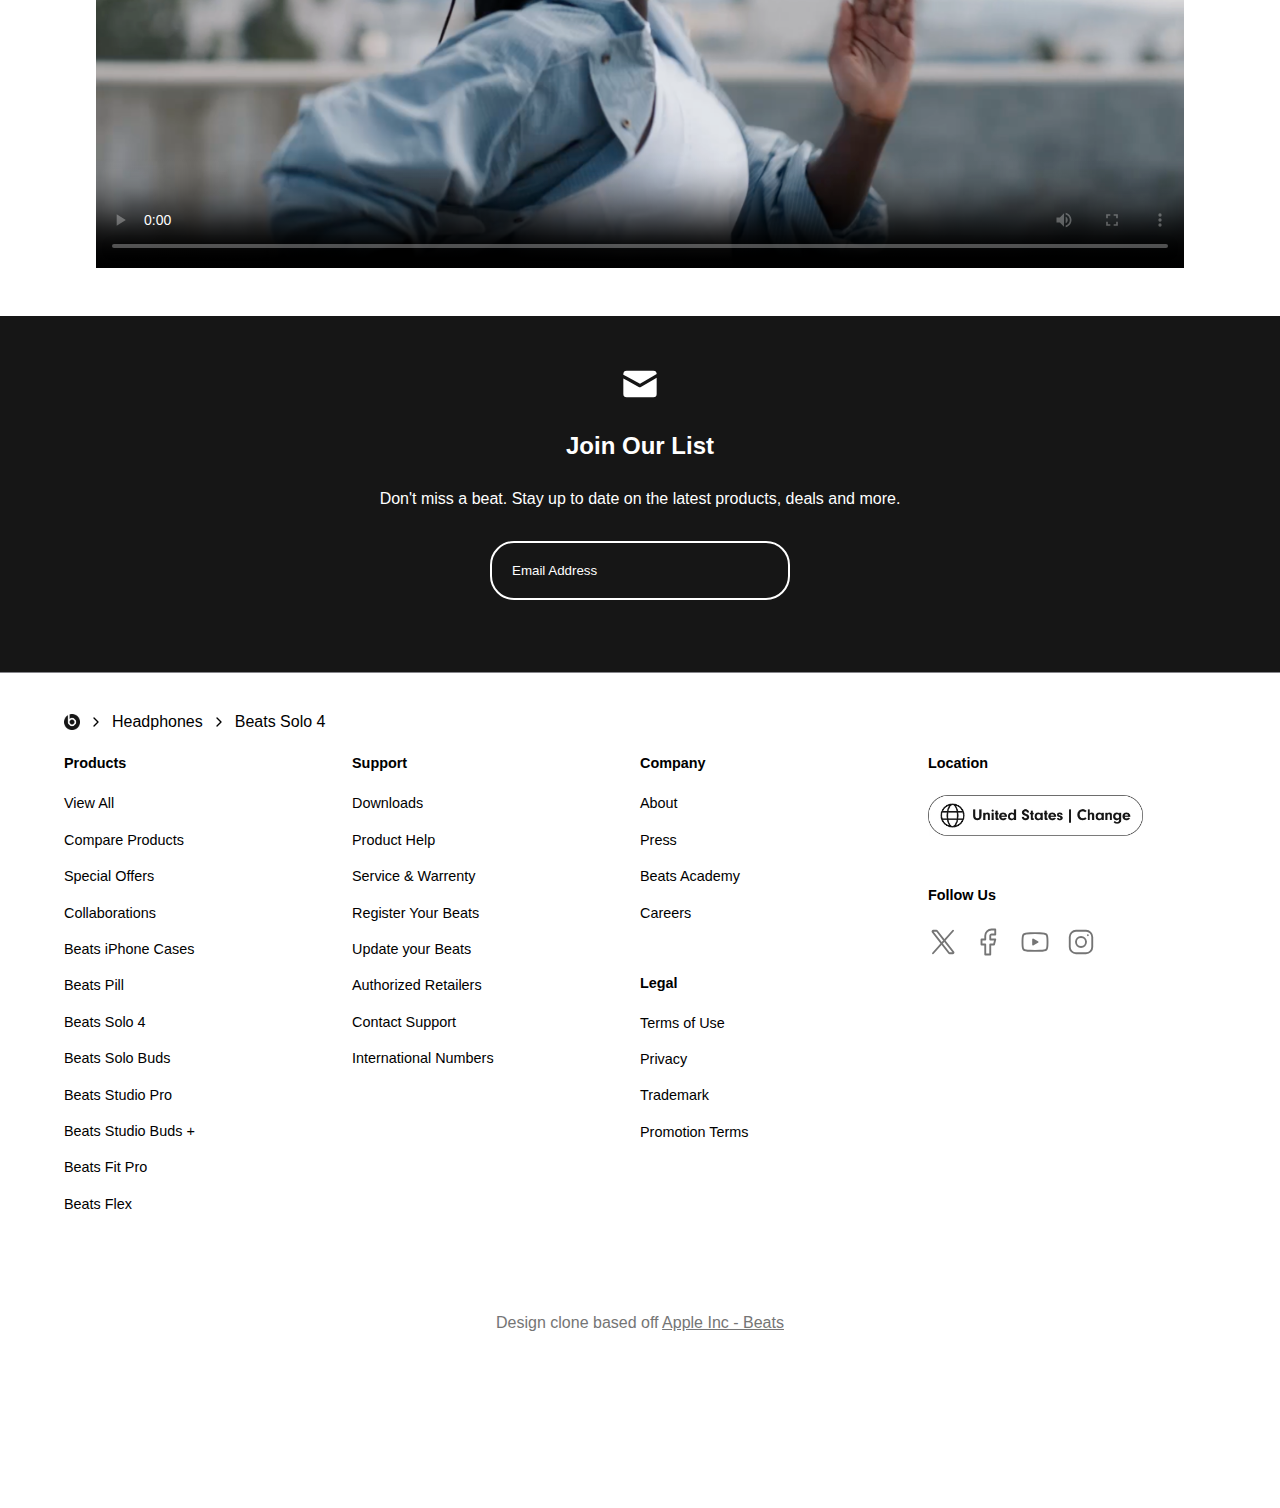
==== commit b3416351: "Extra info inner readme.md" ====
--- a/src/index.html
+++ b/src/index.html
@@ -43,6 +43,7 @@
                 </a>
             </div>
         </section>
+
         <section class="product">
             <div class="product__image-container">
                 <div class="product__thumbnail-container">
@@ -179,6 +180,7 @@
             <input class="email-list__input" type="email" name="" id="" placeholder="Email Address">
         </section>
     </main>
+
     <footer>
         <nav class="breadcrumbs">
             <img class="breadcrumbs__icon" src="./assets/icons/beats-logo.png" alt="beats logo">
